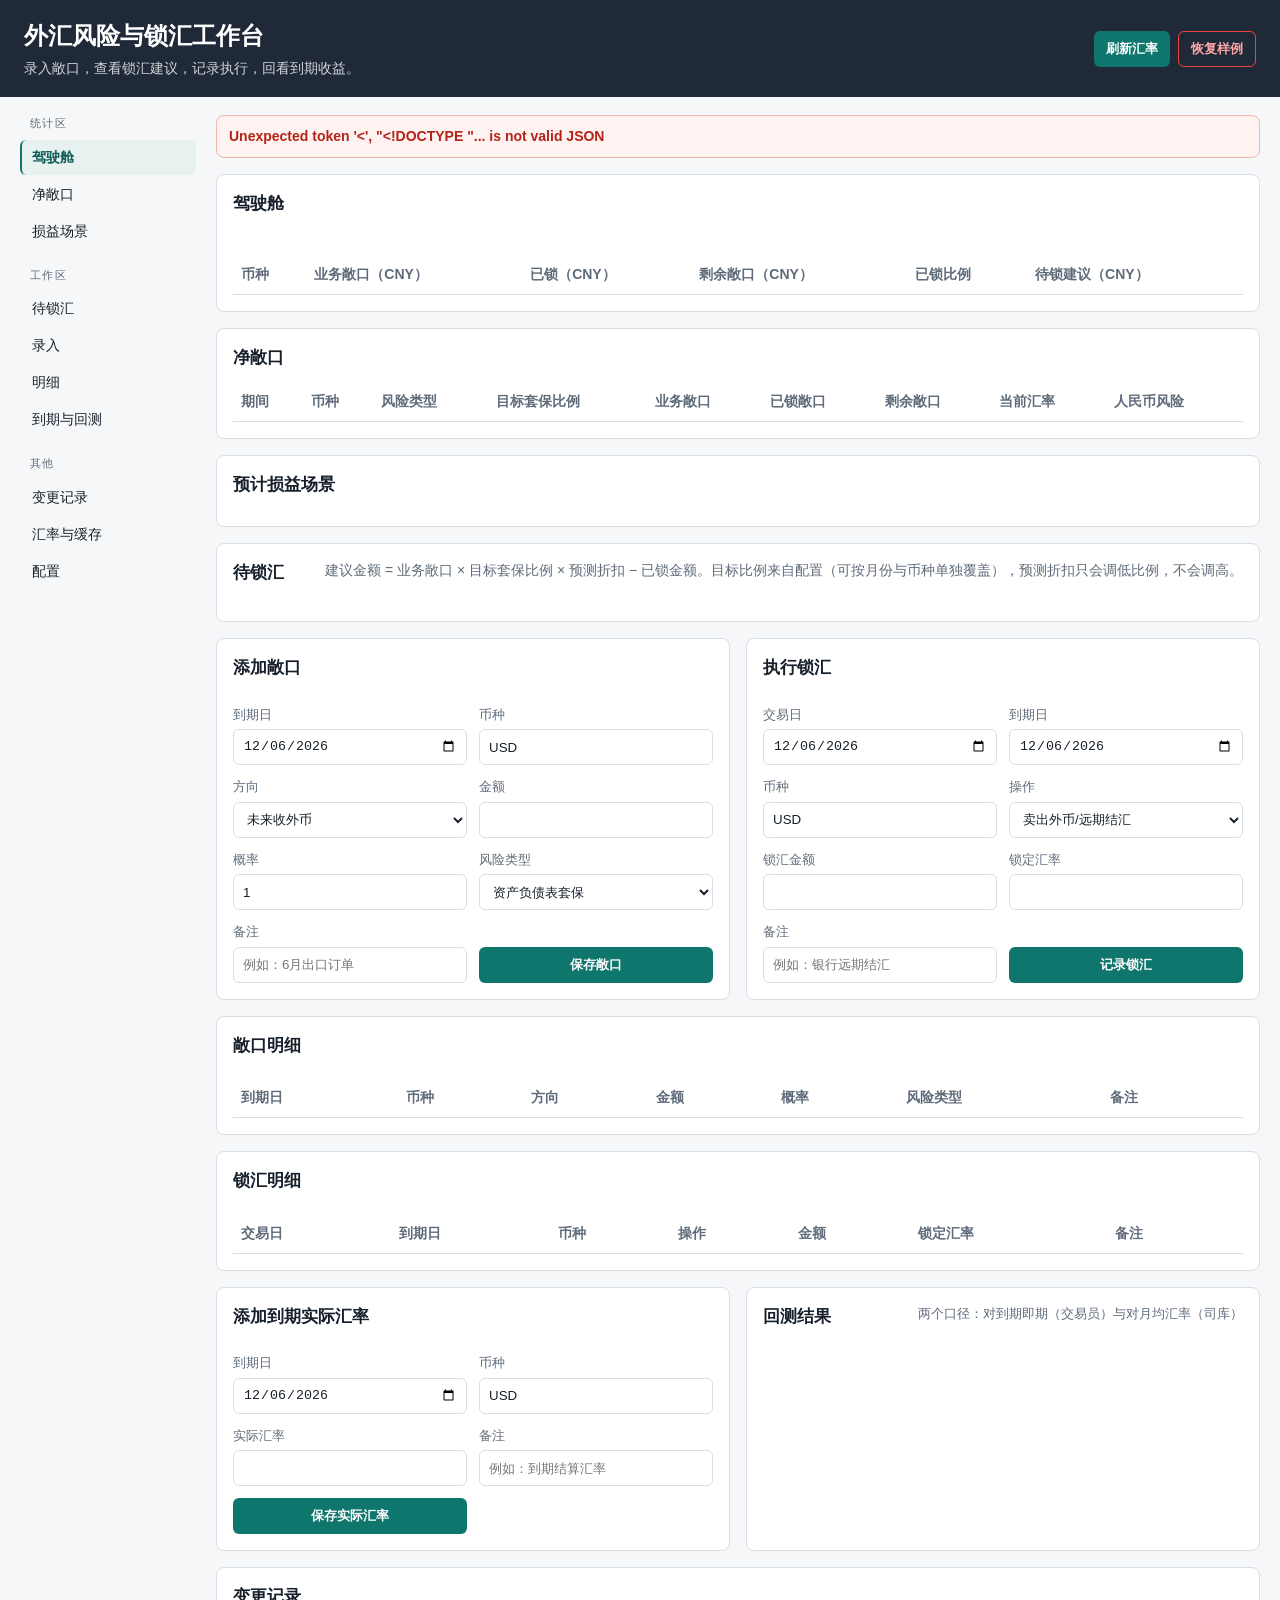
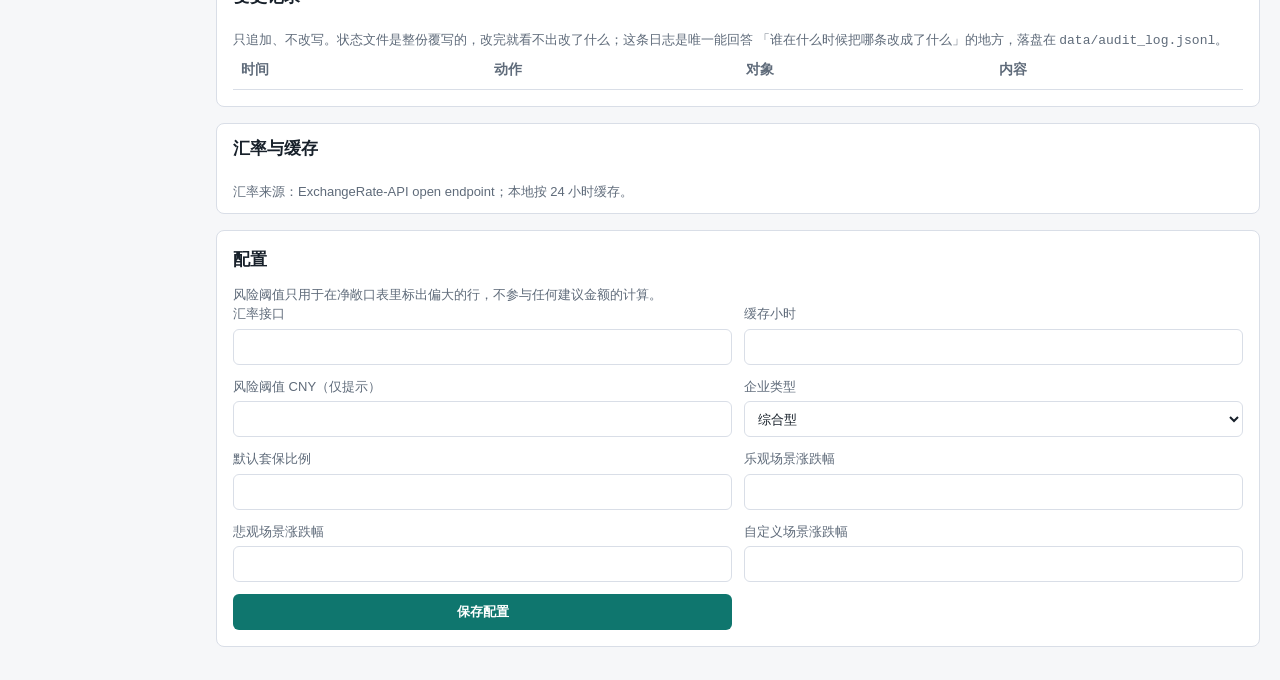
==== web/index.html @ 625bf08b "建模口径：远期价、司库基准、按币种情景 这批改动**会改数字**，和上一个 PR 的工程闸门分开审。  1. 远期价（forwards.py）    建议里的"交易汇率"以前直接用即期，等于假设远期点" ====
<!doctype html>
<html lang="zh-CN">
  <head>
    <meta charset="utf-8" />
    <meta name="viewport" content="width=device-width, initial-scale=1" />
    <title>外汇风险与锁汇工作台</title>
    <link rel="stylesheet" href="/web/styles.css?v=11" />
  </head>
  <body>
    <header class="topbar">
      <div>
        <h1>外汇风险与锁汇工作台</h1>
        <p>录入敞口，查看锁汇建议，记录执行，回看到期收益。</p>
      </div>
      <div class="actions">
        <button id="refreshRatesBtn" type="button">刷新汇率</button>
        <button id="resetDemoBtn" type="button" class="danger-outline">恢复样例</button>
      </div>
    </header>

    <div class="layout">
      <nav class="sidenav" aria-label="页面导航">
        <div class="nav-group">
          <span class="nav-title">统计区</span>
          <a href="#cockpit" data-nav="cockpit">驾驶舱</a>
          <a href="#exposure-table" data-nav="exposure-table">净敞口</a>
          <a href="#scenario" data-nav="scenario">损益场景</a>
        </div>
        <div class="nav-group">
          <span class="nav-title">工作区</span>
          <a href="#todo" data-nav="todo">待锁汇 <span id="todoCount" class="nav-badge"></span></a>
          <a href="#entry" data-nav="entry">录入</a>
          <a href="#details" data-nav="details">明细</a>
          <a href="#settlement" data-nav="settlement">到期与回测</a>
        </div>
        <div class="nav-group">
          <span class="nav-title">其他</span>
          <a href="#audit" data-nav="audit">变更记录</a>
          <a href="#rates" data-nav="rates">汇率与缓存</a>
          <a href="#config" data-nav="config">配置</a>
        </div>
      </nav>

      <main>
        <section id="statusBar" class="status-bar" role="status">
          Ready
        </section>

        <!-- ==================== 统计区 ==================== -->
        <section id="cockpit" class="panel">
          <div class="panel-title">
            <h2>驾驶舱</h2>
            <span class="meta" id="portfolioScope"></span>
          </div>
          <div id="portfolioCards" class="kpi-grid"></div>
          <div class="table-wrap" style="margin-top: 18px">
            <table>
              <thead>
                <tr>
                  <th>币种</th>
                  <th>业务敞口（CNY）</th>
                  <th>已锁（CNY）</th>
                  <th>剩余敞口（CNY）</th>
                  <th>已锁比例</th>
                  <th>待锁建议（CNY）</th>
                </tr>
              </thead>
              <tbody id="portfolioByCurrency"></tbody>
            </table>
          </div>
          <p class="notice" id="portfolioNote"></p>
        </section>

        <section id="exposure-table" class="panel">
          <h2>净敞口</h2>
          <div class="table-wrap">
            <table>
              <thead>
                <tr>
                  <th>期间</th>
                  <th>币种</th>
                  <th>风险类型</th>
                  <th>目标套保比例</th>
                  <th>业务敞口</th>
                  <th>已锁敞口</th>
                  <th>剩余敞口</th>
                  <th>当前汇率</th>
                  <th>人民币风险</th>
                </tr>
              </thead>
              <tbody id="netExposureRows"></tbody>
            </table>
          </div>
        </section>

        <section id="scenario" class="panel">
          <h2>预计损益场景</h2>
          <div id="scenarioRows" class="list"></div>
        </section>

        <!-- ==================== 工作区 ==================== -->
        <section id="todo" class="panel">
          <div class="panel-title">
            <h2>待锁汇</h2>
            <p>建议金额 = 业务敞口 × 目标套保比例 × 预测折扣 − 已锁金额。目标比例来自配置（可按月份与币种单独覆盖），预测折扣只会调低比例，不会调高。</p>
          </div>
          <div id="suggestions" class="cards"></div>
        </section>

        <section id="entry" class="grid two">
          <form id="exposureForm" class="panel form-panel">
            <h2>添加敞口</h2>
            <label>到期日 <input name="due_date" type="date" required /></label>
            <label>币种 <input name="currency" value="USD" maxlength="3" required /></label>
            <label>方向
              <select name="direction">
                <option value="receipt">未来收外币</option>
                <option value="payment">未来付外币</option>
              </select>
            </label>
            <label>金额 <input name="amount" type="number" min="0" step="0.01" required /></label>
            <label>概率 <input name="probability" type="number" min="0" max="1" step="0.01" value="1" /></label>
            <label>风险类型
              <select name="category">
                <option value="balance_sheet">资产负债表套保</option>
                <option value="cash_flow">现金流套保</option>
                <option value="order_contract">合同/订单套保</option>
              </select>
            </label>
            <label>备注 <input name="description" placeholder="例如：6月出口订单" /></label>
            <button type="submit">保存敞口</button>
          </form>

          <form id="hedgeForm" class="panel form-panel">
            <h2>执行锁汇</h2>
            <label>交易日 <input name="trade_date" type="date" required /></label>
            <label>到期日 <input name="due_date" type="date" required /></label>
            <label>币种 <input name="currency" value="USD" maxlength="3" required /></label>
            <label>操作
              <select name="action">
                <option value="sell_foreign">卖出外币/远期结汇</option>
                <option value="buy_foreign">买入外币/远期购汇</option>
              </select>
            </label>
            <label>锁汇金额 <input name="amount" type="number" min="0" step="0.01" required /></label>
            <label>锁定汇率 <input name="locked_rate" type="number" min="0" step="0.000001" required /></label>
            <label>备注 <input name="description" placeholder="例如：银行远期结汇" /></label>
            <button type="submit">记录锁汇</button>
          </form>
        </section>

        <section id="details">
          <section id="exposureListPanel" class="panel">
            <div class="panel-title">
              <h2>敞口明细</h2>
              <span class="meta" id="exposureCount"></span>
            </div>
            <div class="table-wrap">
              <table class="detail-table">
                <thead>
                  <tr>
                    <th>到期日</th>
                    <th>币种</th>
                    <th>方向</th>
                    <th>金额</th>
                    <th>概率</th>
                    <th>风险类型</th>
                    <th>备注</th>
                    <th class="col-action"></th>
                  </tr>
                </thead>
                <tbody id="exposureRows"></tbody>
              </table>
            </div>
          </section>
          <section class="panel">
            <div class="panel-title">
              <h2>锁汇明细</h2>
              <span class="meta" id="hedgeCount"></span>
            </div>
            <div class="table-wrap">
              <table class="detail-table">
                <thead>
                  <tr>
                    <th>交易日</th>
                    <th>到期日</th>
                    <th>币种</th>
                    <th>操作</th>
                    <th>金额</th>
                    <th>锁定汇率</th>
                    <th>备注</th>
                    <th class="col-action"></th>
                  </tr>
                </thead>
                <tbody id="hedgeRows"></tbody>
              </table>
            </div>
          </section>
        </section>

        <section id="settlement" class="grid two">
          <form id="settlementForm" class="panel form-panel">
            <h2>添加到期实际汇率</h2>
            <label>到期日 <input name="due_date" type="date" required /></label>
            <label>币种 <input name="currency" value="USD" maxlength="3" required /></label>
            <label>实际汇率 <input name="actual_rate" type="number" min="0" step="0.000001" required /></label>
            <label>备注 <input name="description" placeholder="例如：到期结算汇率" /></label>
            <button type="submit">保存实际汇率</button>
          </form>
          <section class="panel">
            <div class="panel-title">
              <h2>回测结果</h2>
              <span class="meta">两个口径：对到期即期（交易员）与对月均汇率（司库）</span>
            </div>
            <div id="backtestRows" class="list"></div>
          </section>
        </section>

        <!-- ==================== 其他 ==================== -->
        <section id="audit" class="panel">
          <div class="panel-title">
            <h2>变更记录</h2>
            <span class="meta" id="auditScope"></span>
          </div>
          <p class="notice">
            只追加、不改写。状态文件是整份覆写的，改完就看不出改了什么；这条日志是唯一能回答
            「谁在什么时候把哪条改成了什么」的地方，落盘在 <code>data/audit_log.jsonl</code>。
          </p>
          <div class="table-wrap">
            <table class="detail-table">
              <thead>
                <tr>
                  <th>时间</th>
                  <th>动作</th>
                  <th>对象</th>
                  <th>内容</th>
                </tr>
              </thead>
              <tbody id="auditRows"></tbody>
            </table>
          </div>
        </section>

        <section id="rates" class="panel compact-panel">
          <div class="panel-title">
            <h2>汇率与缓存</h2>
            <span id="rateStatus"></span>
          </div>
          <p class="notice">汇率来源：ExchangeRate-API open endpoint；本地按 24 小时缓存。</p>
        </section>

        <section id="config" class="panel">
          <h2>配置</h2>
          <p class="notice">风险阈值只用于在净敞口表里标出偏大的行，不参与任何建议金额的计算。</p>
          <form id="configForm" class="config-form">
            <label>汇率接口 <input name="rate_api_url" /></label>
            <label>缓存小时 <input name="rate_cache_hours" type="number" min="1" step="1" /></label>
            <label>风险阈值 CNY（仅提示） <input name="risk_limit_cny" type="number" min="0" step="1000" /></label>
            <label>企业类型
              <select name="enterprise_type">
                <option value="comprehensive">综合型</option>
                <option value="export">出口型</option>
                <option value="import">进口型</option>
              </select>
            </label>
            <label>默认套保比例 <input name="default_hedge_ratio" type="number" min="0" max="1" step="0.05" /></label>
            <label>乐观场景涨跌幅 <input name="optimistic_shift_pct" type="number" step="0.01" /></label>
            <label>悲观场景涨跌幅 <input name="pessimistic_shift_pct" type="number" step="0.01" /></label>
            <label>自定义场景涨跌幅 <input name="custom_scenario_shift_pct" type="number" step="0.01" /></label>
            <button type="submit">保存配置</button>
          </form>
        </section>
      </main>
    </div>

    <script src="/web/app.js?v=11"></script>
  </body>
</html>
---- web/styles.css ----
:root {
  color-scheme: light;
  --bg: #f6f7f9;
  --panel: #ffffff;
  --text: #17202a;
  --muted: #5f6b7a;
  --line: #d9dee7;
  --accent: #0f766e;
  --accent-dark: #115e59;
  --danger: #b42318;
  --good: #067647;
}

* {
  box-sizing: border-box;
}

body {
  margin: 0;
  background: var(--bg);
  color: var(--text);
  font-family: "Microsoft YaHei", "Segoe UI", Arial, sans-serif;
  font-size: 14px;
  line-height: 1.5;
}

.topbar {
  display: flex;
  justify-content: space-between;
  gap: 24px;
  align-items: center;
  padding: 18px 24px;
  background: #1f2937;
  color: #ffffff;
}

h1,
h2,
p {
  margin: 0;
}

h1 {
  font-size: 24px;
  font-weight: 700;
}

h2 {
  font-size: 17px;
  margin-bottom: 12px;
}

.topbar p {
  color: #d1d5db;
  margin-top: 4px;
}

main {
  max-width: 1280px;
  margin: 0 auto;
  padding: 18px;
}

.panel {
  background: var(--panel);
  border: 1px solid var(--line);
  border-radius: 8px;
  padding: 16px;
  margin-bottom: 16px;
}

.compact-panel {
  padding: 12px 16px;
}

.status-bar {
  border: 1px solid #b7d7d1;
  border-radius: 8px;
  background: #ecfdf5;
  color: #075e54;
  padding: 10px 12px;
  margin-bottom: 16px;
  font-weight: 600;
}

.status-bar.error {
  border-color: #f3b4ae;
  background: #fff3f1;
  color: var(--danger);
}

.status-bar.busy {
  border-color: #c7d2fe;
  background: #eef2ff;
  color: #3730a3;
}

.panel-title {
  display: flex;
  justify-content: space-between;
  gap: 16px;
  align-items: start;
  margin-bottom: 8px;
}

.panel-title p {
  color: var(--muted);
}

.grid {
  display: grid;
  gap: 16px;
}

.grid.two {
  grid-template-columns: repeat(2, minmax(0, 1fr));
}

.form-panel,
.config-form {
  display: grid;
  grid-template-columns: repeat(2, minmax(0, 1fr));
  gap: 12px;
  align-items: end;
}

.form-panel h2 {
  grid-column: 1 / -1;
}

label {
  display: grid;
  gap: 5px;
  color: var(--muted);
  font-size: 13px;
}

input,
select {
  width: 100%;
  min-height: 36px;
  border: 1px solid var(--line);
  border-radius: 6px;
  padding: 7px 9px;
  color: var(--text);
  background: #ffffff;
}

button {
  min-height: 36px;
  border: 0;
  border-radius: 6px;
  padding: 8px 12px;
  background: var(--accent);
  color: #ffffff;
  cursor: pointer;
  font-weight: 600;
}

button:hover {
  background: var(--accent-dark);
}

button.secondary {
  background: #4b5563;
}

/* Destructive actions get a quieter outline so they read as "handle with care"
   instead of looking like an ordinary button. */
button.danger-outline {
  background: transparent;
  color: #fca5a5;
  border: 1px solid #ef4444;
}

button.danger-outline:hover {
  background: var(--danger);
  color: #ffffff;
}

.actions {
  display: flex;
  gap: 8px;
  flex-wrap: wrap;
}

.notice,
#rateStatus {
  color: var(--muted);
  font-size: 13px;
}

ol {
  padding-left: 22px;
  margin: 0;
}

.cards {
  display: grid;
  grid-template-columns: repeat(auto-fit, minmax(260px, 1fr));
  gap: 12px;
}

.card,
.item {
  border: 1px solid var(--line);
  border-radius: 8px;
  padding: 12px;
  background: #fbfcfe;
}

.card strong,
.item strong {
  display: block;
  margin-bottom: 4px;
}

.meta {
  color: var(--muted);
  font-size: 13px;
}

.positive {
  color: var(--good);
}

.negative {
  color: var(--danger);
}

/* Net exposure direction is just a side (收/付), not good vs bad — use neutral
   informational tags rather than green/red so they aren't read as P&L. */
.net-tag {
  display: inline-block;
  padding: 1px 7px;
  border-radius: 999px;
  font-size: 12px;
  margin-right: 4px;
}

.net-in { background: #dbeafe; color: #1d4ed8; }
.net-out { background: #fef3c7; color: #92400e; }
.net-flat { background: #e5e7eb; color: #374151; }

.warn-tag {
  display: inline-block;
  padding: 1px 7px;
  border-radius: 6px;
  font-size: 12px;
  background: #fff3f1;
  color: var(--danger);
  border: 1px solid #f3b4ae;
}

.table-wrap {
  overflow-x: auto;
}

table {
  width: 100%;
  border-collapse: collapse;
}

th,
td {
  border-bottom: 1px solid var(--line);
  padding: 9px 8px;
  text-align: left;
  white-space: nowrap;
}

th {
  color: var(--muted);
  font-weight: 600;
}

.list {
  display: grid;
  gap: 10px;
}

.forecast-block {
  margin: 8px 0 10px;
  padding: 8px 10px;
  background: #f8fafc;
  border: 1px solid var(--line);
  border-radius: 6px;
  display: flex;
  flex-direction: column;
  gap: 6px;
}

.forecast-chips {
  display: flex;
  gap: 6px;
  flex-wrap: wrap;
}

.chip {
  display: inline-block;
  padding: 2px 9px;
  border-radius: 999px;
  font-size: 12px;
  line-height: 1.6;
  background: #e5e7eb;
  color: #1f2937;
}

.chip.dir-up { background: #dbeafe; color: #1d4ed8; }
.chip.dir-down { background: #fef3c7; color: #92400e; }
.chip.dir-flat { background: #e5e7eb; color: #374151; }
.chip.tier-support { background: #dcfce7; color: #166534; }
.chip.tier-caution { background: #fef3c7; color: #92400e; }
.chip.tier-reject { background: #e5e7eb; color: #6b7280; }

.forecast-spark {
  color: var(--accent);
  display: block;
}

.forecast-reason {
  font-size: 12px;
  color: var(--muted);
  margin: 0;
}

@media (max-width: 860px) {
  .topbar,
  .panel-title {
    display: block;
  }

  .grid.two,
  .form-panel,
  .config-form {
    grid-template-columns: 1fr;
  }

  .actions {
    margin-top: 12px;
  }
}

.total-item {
  border-left: 3px solid #0f766e;
  background: #f3faf8;
}

.total-item .total-cell {
  font-weight: 600;
}

/* ===== 两栏布局：左侧常驻导航 + 右侧内容 ===== */
.layout {
  max-width: 1420px;
  margin: 0 auto;
  display: grid;
  grid-template-columns: 176px minmax(0, 1fr);
  gap: 20px;
  padding: 0 20px;
  align-items: start;
}

.layout main {
  max-width: none;
  margin: 0;
  padding-left: 0;
  padding-right: 0;
  min-width: 0;
}

.sidenav {
  position: sticky;
  top: 16px;
  padding: 18px 0 24px;
  display: flex;
  flex-direction: column;
  gap: 18px;
}

.nav-group {
  display: flex;
  flex-direction: column;
  gap: 2px;
}

.nav-title {
  font-size: 11px;
  letter-spacing: 0.12em;
  color: var(--muted);
  padding: 0 10px 6px;
}

.sidenav a {
  display: flex;
  align-items: center;
  justify-content: space-between;
  gap: 8px;
  padding: 7px 10px;
  border-radius: 6px;
  color: var(--text);
  text-decoration: none;
  border-left: 2px solid transparent;
}

.sidenav a:hover {
  background: #eef2f6;
}

.sidenav a.active {
  background: #e7f2f0;
  border-left-color: var(--accent);
  color: var(--accent-dark);
  font-weight: 600;
}

.nav-badge:empty {
  display: none;
}

.nav-badge {
  min-width: 18px;
  padding: 0 5px;
  border-radius: 9px;
  background: var(--accent);
  color: #fff;
  font-size: 11px;
  line-height: 18px;
  text-align: center;
}

/* ===== 驾驶舱 KPI ===== */
.kpi-grid {
  display: grid;
  grid-template-columns: repeat(auto-fit, minmax(190px, 1fr));
  gap: 12px;
}

.kpi {
  border: 1px solid var(--line);
  border-radius: 8px;
  padding: 14px 16px;
  background: #fbfcfd;
  display: flex;
  flex-direction: column;
  gap: 6px;
}

.kpi-label {
  font-size: 12px;
  color: var(--muted);
}

.kpi-value {
  font-size: 20px;
  font-weight: 700;
  line-height: 1.2;
}

.kpi-note {
  font-size: 12px;
  color: var(--muted);
}

.kpi-warn {
  background: #fdf6f4;
  border-color: #f0d5cd;
}

.kpi-todo {
  background: #f2f9f7;
  border-color: #cfe6e0;
}

.bar {
  display: inline-block;
  width: 54px;
  height: 6px;
  border-radius: 3px;
  background: #e5e9ef;
  vertical-align: middle;
  overflow: hidden;
}

.bar-fill {
  display: block;
  height: 100%;
  background: var(--accent);
}

@media (max-width: 900px) {
  .layout {
    grid-template-columns: minmax(0, 1fr);
    padding: 0 12px;
  }

  .sidenav {
    position: static;
    flex-direction: row;
    gap: 10px;
    overflow-x: auto;
    padding: 12px 0 4px;
  }

  .nav-group {
    flex-direction: row;
    gap: 4px;
  }

  .nav-title {
    display: none;
  }

  .sidenav a {
    white-space: nowrap;
    border-left: 0;
    border-bottom: 2px solid transparent;
  }

  .sidenav a.active {
    border-left: 0;
    border-bottom-color: var(--accent);
  }
}

/* ===== 明细表 ===== */
#details .panel + .panel {
  margin-top: 16px;
}

.detail-table td.num {
  text-align: right;
  font-variant-numeric: tabular-nums;
}

.detail-table th.col-action,
.detail-table td.col-action {
  width: 1%;
  text-align: right;
  white-space: nowrap;
}

.detail-table td.col-note {
  color: var(--muted);
  max-width: 260px;
  overflow: hidden;
  text-overflow: ellipsis;
  white-space: nowrap;
}

.detail-table .empty-row {
  color: var(--muted);
  text-align: center;
  padding: 18px 0;
}

.row-delete {
  padding: 3px 10px;
  font-size: 12px;
  background: transparent;
  color: var(--danger);
  border: 1px solid #e3c2bd;
  border-radius: 5px;
  cursor: pointer;
}

.row-delete:hover {
  background: #fdf2f0;
}

.bench-block {
  margin-top: 10px;
  padding-top: 10px;
  border-top: 1px dashed var(--line);
}

.warn-item {
  border-left: 3px solid #b4531a;
  background: #fdf7f2;
}
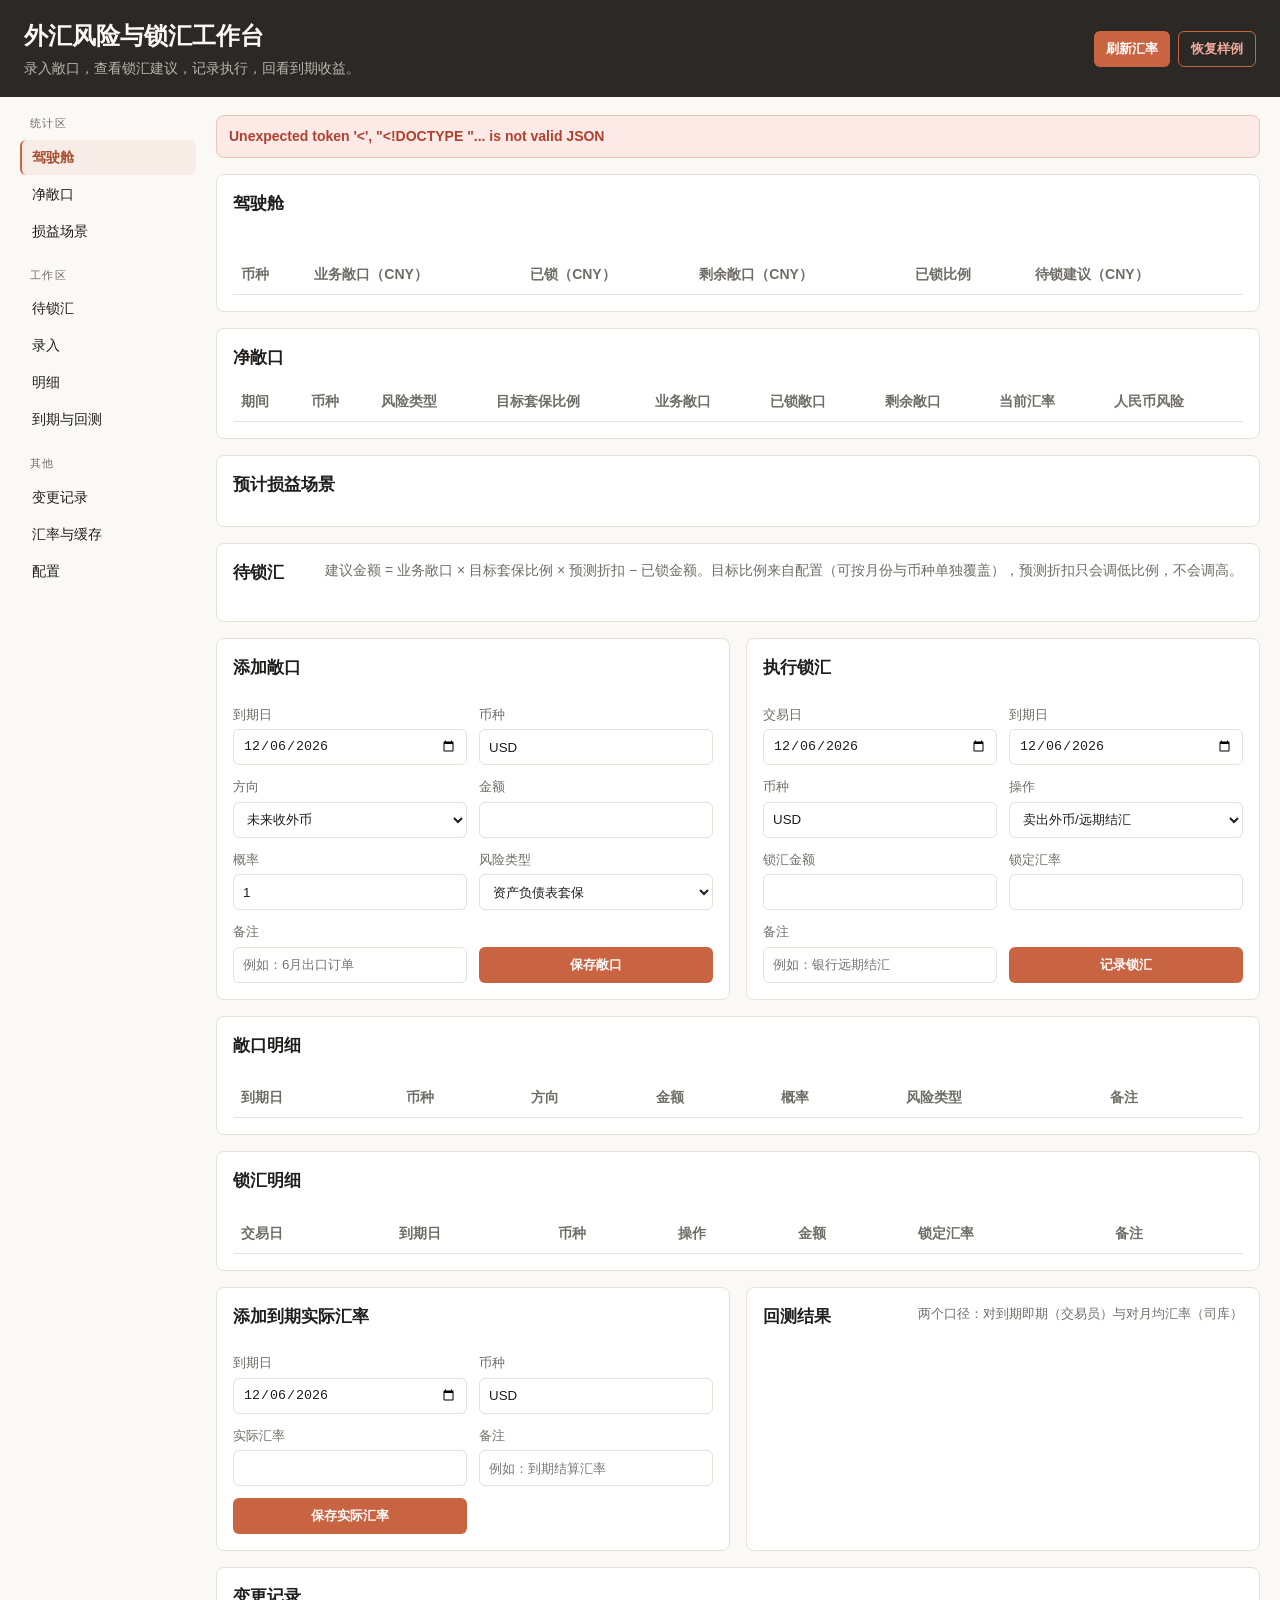
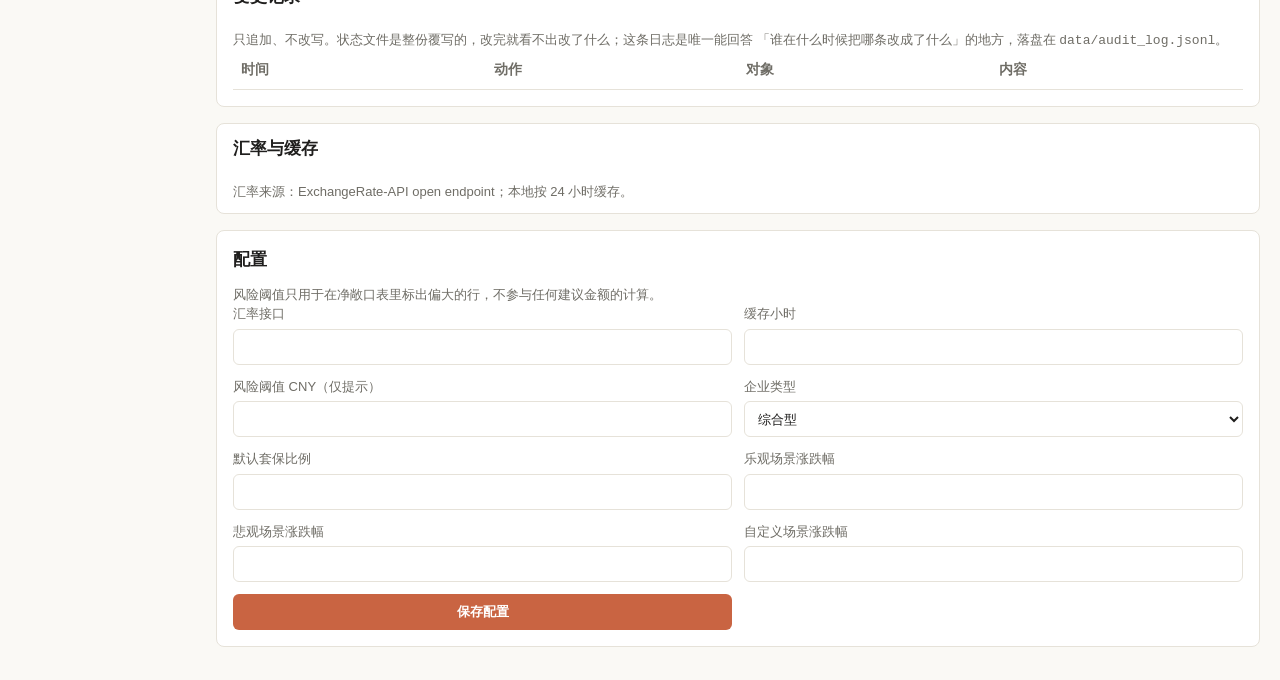
==== commit dc9db230: "配色改成 Claude 那套暖调，顺便把散落的硬编码颜色收成 token 原来 30 多处颜色直接写死在各个规则里，改一次配色要翻遍整个文件。 先把它们全部映射成语义 token（bg / panel" ====
--- a/web/index.html
+++ b/web/index.html
@@ -4,7 +4,7 @@
     <meta charset="utf-8" />
     <meta name="viewport" content="width=device-width, initial-scale=1" />
     <title>外汇风险与锁汇工作台</title>
-    <link rel="stylesheet" href="/web/styles.css?v=11" />
+    <link rel="stylesheet" href="/web/styles.css?v=12" />
   </head>
   <body>
     <header class="topbar">
@@ -273,6 +273,6 @@
       </main>
     </div>
 
-    <script src="/web/app.js?v=11"></script>
+    <script src="/web/app.js?v=12"></script>
   </body>
 </html>
--- a/web/styles.css
+++ b/web/styles.css
@@ -1,15 +1,96 @@
 :root {
-  color-scheme: light;
-  --bg: #f6f7f9;
+  color-scheme: light dark;
+
+  /* 配色跟 Claude 走：暖调米白底 + 陶土色强调，不是常见的冷灰蓝。
+     语义色刻意避开纯红/纯绿配对——红绿色盲下那组分不开，
+     改用蓝(收) / 琥珀(付) 这种明度也拉开的组合。 */
+  --bg: #faf9f5;
   --panel: #ffffff;
-  --text: #17202a;
-  --muted: #5f6b7a;
-  --line: #d9dee7;
-  --accent: #0f766e;
-  --accent-dark: #115e59;
-  --danger: #b42318;
-  --good: #067647;
-}
+  --panel-2: #f5f3ee;
+  --hover: #f0ede4;
+  --text: #1f1e1d;
+  --muted: #6f6d66;
+  --neutral-text: #46443f;
+  --neutral-soft: #ebe8e0;
+  --neutral-strong: #46443f;
+  --line: #e6e2d9;
+  --line-strong: #d5d0c4;
+  --on-accent: #ffffff;
+
+  --accent: #c96442;
+  --accent-dark: #a94f32;
+  --accent-soft: #f8ece7;
+  --accent-line: #edc9b9;
+
+  --topbar-bg: #2b2926;
+  --topbar-text: #faf9f5;
+  --topbar-muted: #b9b5ab;
+
+  --good: #3f7d67;
+  --good-dark: #2f5f4d;
+  --good-soft: #e8f1ec;
+  --good-line: #b9d5c8;
+
+  --warn: #9a6320;
+  --warn-soft: #f8efdd;
+
+  --danger: #b3402f;
+  --danger-soft: #fbeae6;
+  --danger-line: #eec4b9;
+  --danger-on-dark: #f0a99b;
+  --danger-line-on-dark: #c96442;
+
+  --info: #4a6fa5;
+  --info-dark: #37527a;
+  --info-soft: #e9eef6;
+  --info-line: #c2d1e6;
+}
+
+@media (prefers-color-scheme: dark) {
+  :root {
+    --bg: #1f1e1d;
+    --panel: #262624;
+    --panel-2: #2e2d2a;
+    --hover: #34322e;
+    --text: #f5f4ef;
+    --muted: #a3a099;
+    --neutral-text: #cbc8c1;
+    --neutral-soft: #35332f;
+    --neutral-strong: #cbc8c1;
+    --line: #3a3833;
+    --line-strong: #4a4740;
+    --on-accent: #1f1e1d;
+
+    --accent: #d97757;
+    --accent-dark: #e59578;
+    --accent-soft: #35281f;
+    --accent-line: #56392a;
+
+    --topbar-bg: #171614;
+    --topbar-text: #f5f4ef;
+    --topbar-muted: #97948c;
+
+    --good: #78bda4;
+    --good-dark: #9ed3bf;
+    --good-soft: #1e2f28;
+    --good-line: #35564a;
+
+    --warn: #d2a05c;
+    --warn-soft: #33281a;
+
+    --danger: #e0897a;
+    --danger-soft: #33211d;
+    --danger-line: #5b3229;
+    --danger-on-dark: #f0a99b;
+    --danger-line-on-dark: #c96442;
+
+    --info: #8fadd8;
+    --info-dark: #b3c8e6;
+    --info-soft: #1e2530;
+    --info-line: #37455c;
+  }
+}
+
 
 * {
   box-sizing: border-box;
@@ -30,8 +111,8 @@
   gap: 24px;
   align-items: center;
   padding: 18px 24px;
-  background: #1f2937;
-  color: #ffffff;
+  background: var(--topbar-bg);
+  color: var(--topbar-text);
 }
 
 h1,
@@ -51,7 +132,7 @@
 }
 
 .topbar p {
-  color: #d1d5db;
+  color: var(--topbar-muted);
   margin-top: 4px;
 }
 
@@ -74,25 +155,25 @@
 }
 
 .status-bar {
-  border: 1px solid #b7d7d1;
+  border: 1px solid var(--good-line);
   border-radius: 8px;
-  background: #ecfdf5;
-  color: #075e54;
+  background: var(--good-soft);
+  color: var(--good-dark);
   padding: 10px 12px;
   margin-bottom: 16px;
   font-weight: 600;
 }
 
 .status-bar.error {
-  border-color: #f3b4ae;
-  background: #fff3f1;
+  border-color: var(--danger-line);
+  background: var(--danger-soft);
   color: var(--danger);
 }
 
 .status-bar.busy {
-  border-color: #c7d2fe;
-  background: #eef2ff;
-  color: #3730a3;
+  border-color: var(--info-line);
+  background: var(--info-soft);
+  color: var(--info-dark);
 }
 
 .panel-title {
@@ -143,7 +224,7 @@
   border-radius: 6px;
   padding: 7px 9px;
   color: var(--text);
-  background: #ffffff;
+  background: var(--panel);
 }
 
 button {
@@ -152,7 +233,7 @@
   border-radius: 6px;
   padding: 8px 12px;
   background: var(--accent);
-  color: #ffffff;
+  color: var(--on-accent);
   cursor: pointer;
   font-weight: 600;
 }
@@ -162,20 +243,20 @@
 }
 
 button.secondary {
-  background: #4b5563;
+  background: var(--neutral-strong);
 }
 
 /* Destructive actions get a quieter outline so they read as "handle with care"
    instead of looking like an ordinary button. */
 button.danger-outline {
   background: transparent;
-  color: #fca5a5;
-  border: 1px solid #ef4444;
+  color: var(--danger-on-dark);
+  border: 1px solid var(--danger-line-on-dark);
 }
 
 button.danger-outline:hover {
   background: var(--danger);
-  color: #ffffff;
+  color: var(--on-accent);
 }
 
 .actions {
@@ -206,7 +287,7 @@
   border: 1px solid var(--line);
   border-radius: 8px;
   padding: 12px;
-  background: #fbfcfe;
+  background: var(--panel-2);
 }
 
 .card strong,
@@ -238,18 +319,18 @@
   margin-right: 4px;
 }
 
-.net-in { background: #dbeafe; color: #1d4ed8; }
-.net-out { background: #fef3c7; color: #92400e; }
-.net-flat { background: #e5e7eb; color: #374151; }
+.net-in { background: var(--info-soft); color: var(--info); }
+.net-out { background: var(--warn-soft); color: var(--warn); }
+.net-flat { background: var(--neutral-soft); color: var(--neutral-text); }
 
 .warn-tag {
   display: inline-block;
   padding: 1px 7px;
   border-radius: 6px;
   font-size: 12px;
-  background: #fff3f1;
+  background: var(--danger-soft);
   color: var(--danger);
-  border: 1px solid #f3b4ae;
+  border: 1px solid var(--danger-line);
 }
 
 .table-wrap {
@@ -282,7 +363,7 @@
 .forecast-block {
   margin: 8px 0 10px;
   padding: 8px 10px;
-  background: #f8fafc;
+  background: var(--panel-2);
   border: 1px solid var(--line);
   border-radius: 6px;
   display: flex;
@@ -302,16 +383,16 @@
   border-radius: 999px;
   font-size: 12px;
   line-height: 1.6;
-  background: #e5e7eb;
-  color: #1f2937;
-}
-
-.chip.dir-up { background: #dbeafe; color: #1d4ed8; }
-.chip.dir-down { background: #fef3c7; color: #92400e; }
-.chip.dir-flat { background: #e5e7eb; color: #374151; }
-.chip.tier-support { background: #dcfce7; color: #166534; }
-.chip.tier-caution { background: #fef3c7; color: #92400e; }
-.chip.tier-reject { background: #e5e7eb; color: #6b7280; }
+  background: var(--neutral-soft);
+  color: var(--topbar-bg);
+}
+
+.chip.dir-up { background: var(--info-soft); color: var(--info); }
+.chip.dir-down { background: var(--warn-soft); color: var(--warn); }
+.chip.dir-flat { background: var(--neutral-soft); color: var(--neutral-text); }
+.chip.tier-support { background: var(--good-soft); color: var(--good-dark); }
+.chip.tier-caution { background: var(--warn-soft); color: var(--warn); }
+.chip.tier-reject { background: var(--neutral-soft); color: var(--muted); }
 
 .forecast-spark {
   color: var(--accent);
@@ -342,8 +423,8 @@
 }
 
 .total-item {
-  border-left: 3px solid #0f766e;
-  background: #f3faf8;
+  border-left: 3px solid var(--accent);
+  background: var(--accent-soft);
 }
 
 .total-item .total-cell {
@@ -404,11 +485,11 @@
 }
 
 .sidenav a:hover {
-  background: #eef2f6;
+  background: var(--hover);
 }
 
 .sidenav a.active {
-  background: #e7f2f0;
+  background: var(--accent-soft);
   border-left-color: var(--accent);
   color: var(--accent-dark);
   font-weight: 600;
@@ -423,7 +504,7 @@
   padding: 0 5px;
   border-radius: 9px;
   background: var(--accent);
-  color: #fff;
+  color: var(--on-accent);
   font-size: 11px;
   line-height: 18px;
   text-align: center;
@@ -440,7 +521,7 @@
   border: 1px solid var(--line);
   border-radius: 8px;
   padding: 14px 16px;
-  background: #fbfcfd;
+  background: var(--panel-2);
   display: flex;
   flex-direction: column;
   gap: 6px;
@@ -463,13 +544,13 @@
 }
 
 .kpi-warn {
-  background: #fdf6f4;
-  border-color: #f0d5cd;
+  background: var(--danger-soft);
+  border-color: var(--danger-line);
 }
 
 .kpi-todo {
-  background: #f2f9f7;
-  border-color: #cfe6e0;
+  background: var(--accent-soft);
+  border-color: var(--accent-line);
 }
 
 .bar {
@@ -477,7 +558,7 @@
   width: 54px;
   height: 6px;
   border-radius: 3px;
-  background: #e5e9ef;
+  background: var(--neutral-soft);
   vertical-align: middle;
   overflow: hidden;
 }
@@ -559,13 +640,13 @@
   font-size: 12px;
   background: transparent;
   color: var(--danger);
-  border: 1px solid #e3c2bd;
+  border: 1px solid var(--danger-line);
   border-radius: 5px;
   cursor: pointer;
 }
 
 .row-delete:hover {
-  background: #fdf2f0;
+  background: var(--danger-soft);
 }
 
 .bench-block {
@@ -575,6 +656,6 @@
 }
 
 .warn-item {
-  border-left: 3px solid #b4531a;
-  background: #fdf7f2;
-}
+  border-left: 3px solid var(--warn);
+  background: var(--warn-soft);
+}
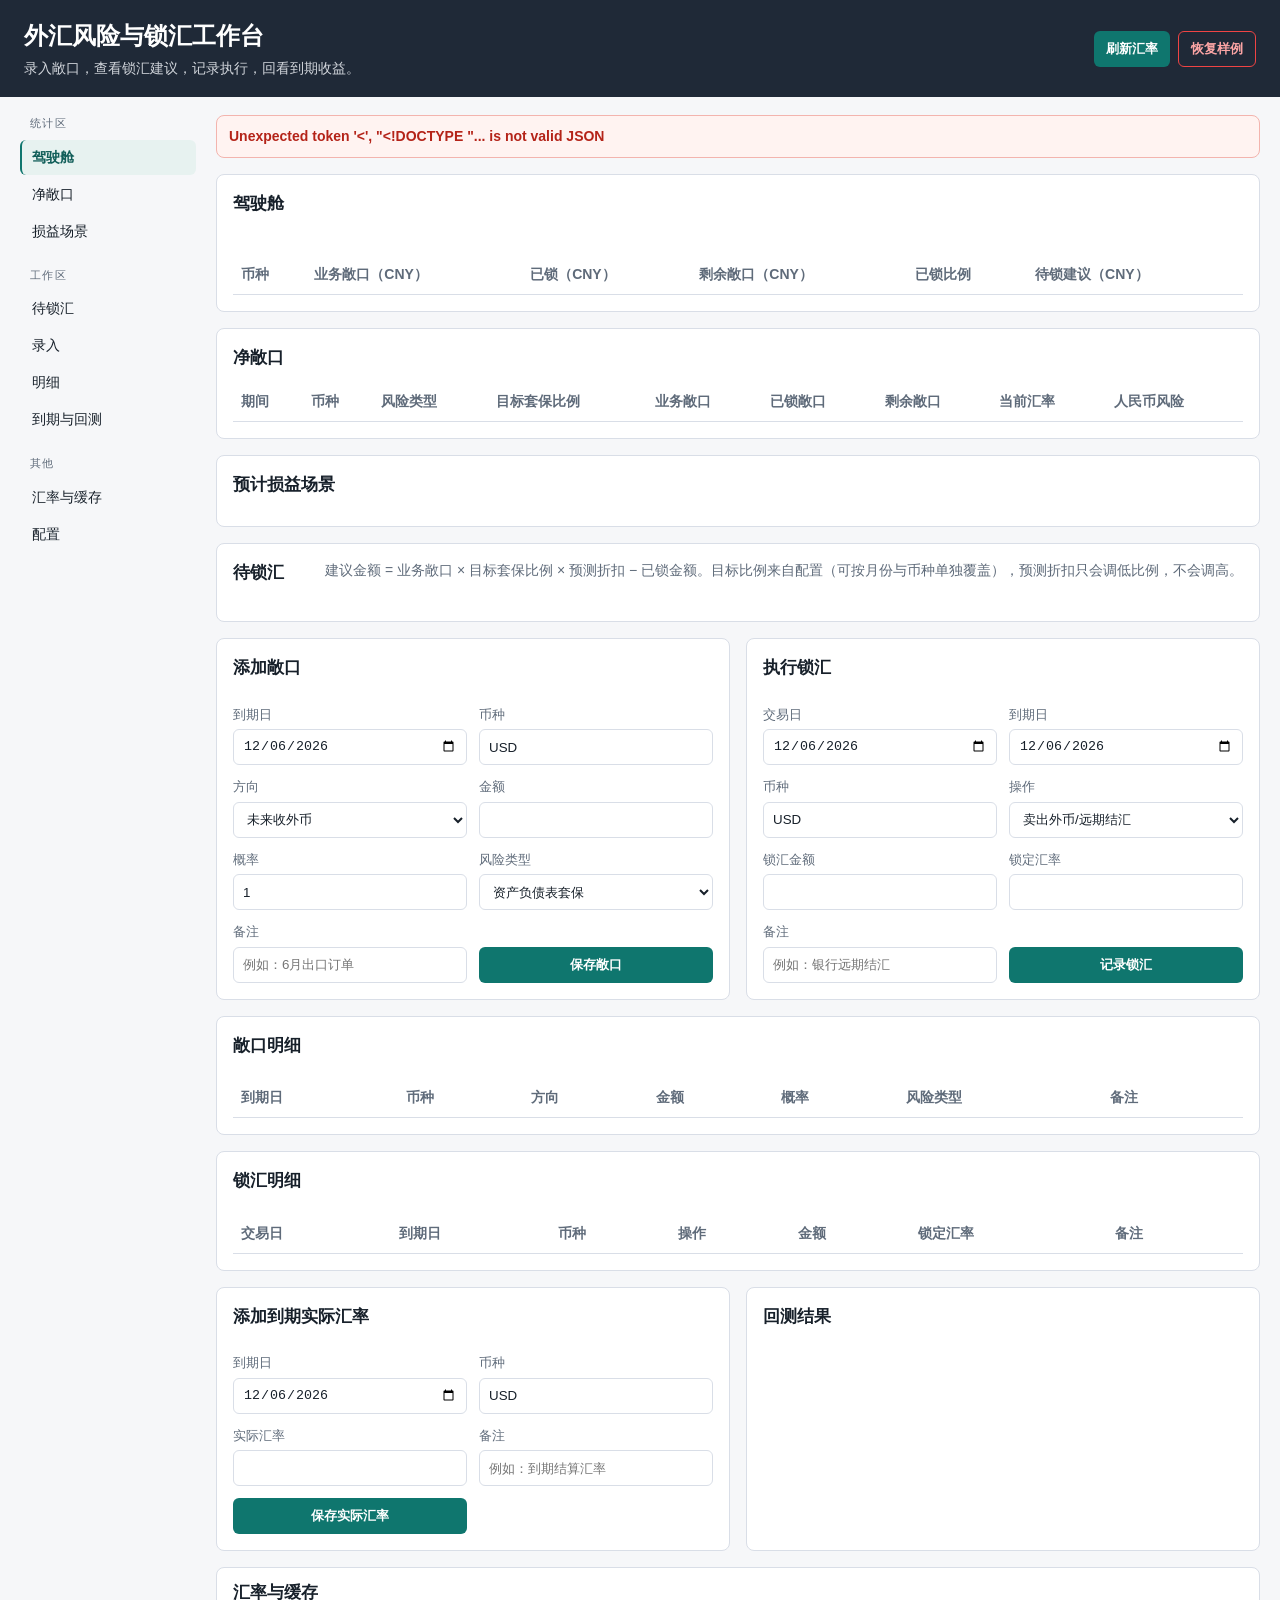
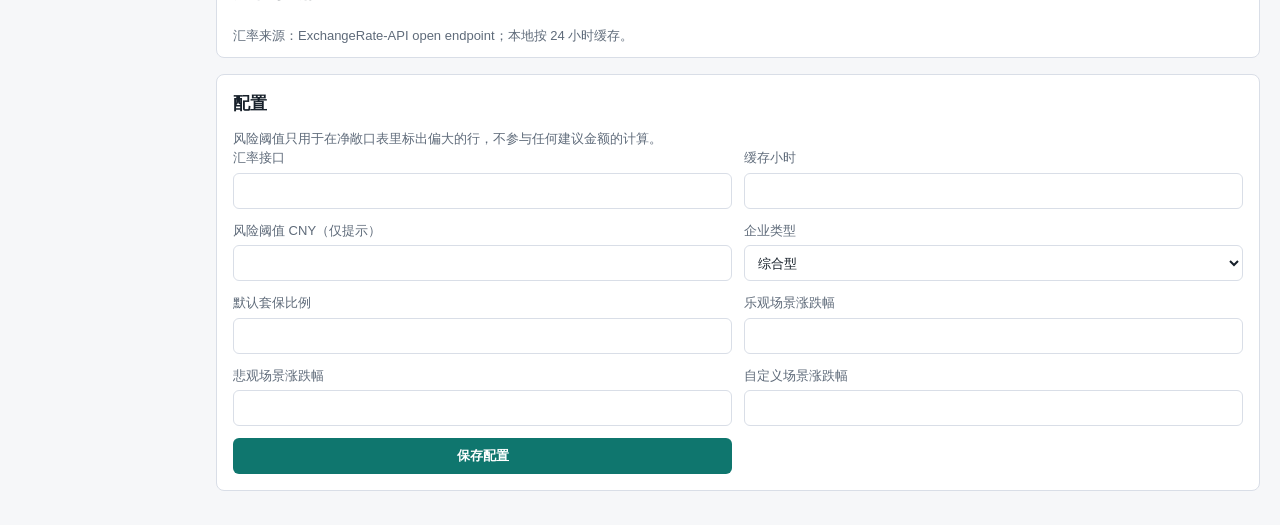
==== commit 98a0870a: "Merge pull request #5 from yalerong/feat/cockpit-and-demo 驾驶舱式界面重排 + 静态演示页 + 三处口径修复" ====
--- a/web/index.html
+++ b/web/index.html
@@ -4,7 +4,7 @@
     <meta charset="utf-8" />
     <meta name="viewport" content="width=device-width, initial-scale=1" />
     <title>外汇风险与锁汇工作台</title>
-    <link rel="stylesheet" href="/web/styles.css?v=12" />
+    <link rel="stylesheet" href="/web/styles.css?v=9" />
   </head>
   <body>
     <header class="topbar">
@@ -35,7 +35,6 @@
         </div>
         <div class="nav-group">
           <span class="nav-title">其他</span>
-          <a href="#audit" data-nav="audit">变更记录</a>
           <a href="#rates" data-nav="rates">汇率与缓存</a>
           <a href="#config" data-nav="config">配置</a>
         </div>
@@ -208,39 +207,12 @@
             <button type="submit">保存实际汇率</button>
           </form>
           <section class="panel">
-            <div class="panel-title">
-              <h2>回测结果</h2>
-              <span class="meta">两个口径：对到期即期（交易员）与对月均汇率（司库）</span>
-            </div>
+            <h2>回测结果</h2>
             <div id="backtestRows" class="list"></div>
           </section>
         </section>
 
         <!-- ==================== 其他 ==================== -->
-        <section id="audit" class="panel">
-          <div class="panel-title">
-            <h2>变更记录</h2>
-            <span class="meta" id="auditScope"></span>
-          </div>
-          <p class="notice">
-            只追加、不改写。状态文件是整份覆写的，改完就看不出改了什么；这条日志是唯一能回答
-            「谁在什么时候把哪条改成了什么」的地方，落盘在 <code>data/audit_log.jsonl</code>。
-          </p>
-          <div class="table-wrap">
-            <table class="detail-table">
-              <thead>
-                <tr>
-                  <th>时间</th>
-                  <th>动作</th>
-                  <th>对象</th>
-                  <th>内容</th>
-                </tr>
-              </thead>
-              <tbody id="auditRows"></tbody>
-            </table>
-          </div>
-        </section>
-
         <section id="rates" class="panel compact-panel">
           <div class="panel-title">
             <h2>汇率与缓存</h2>
@@ -273,6 +245,6 @@
       </main>
     </div>
 
-    <script src="/web/app.js?v=12"></script>
+    <script src="/web/app.js?v=9"></script>
   </body>
 </html>
--- a/web/styles.css
+++ b/web/styles.css
@@ -1,96 +1,15 @@
 :root {
-  color-scheme: light dark;
-
-  /* 配色跟 Claude 走：暖调米白底 + 陶土色强调，不是常见的冷灰蓝。
-     语义色刻意避开纯红/纯绿配对——红绿色盲下那组分不开，
-     改用蓝(收) / 琥珀(付) 这种明度也拉开的组合。 */
-  --bg: #faf9f5;
+  color-scheme: light;
+  --bg: #f6f7f9;
   --panel: #ffffff;
-  --panel-2: #f5f3ee;
-  --hover: #f0ede4;
-  --text: #1f1e1d;
-  --muted: #6f6d66;
-  --neutral-text: #46443f;
-  --neutral-soft: #ebe8e0;
-  --neutral-strong: #46443f;
-  --line: #e6e2d9;
-  --line-strong: #d5d0c4;
-  --on-accent: #ffffff;
-
-  --accent: #c96442;
-  --accent-dark: #a94f32;
-  --accent-soft: #f8ece7;
-  --accent-line: #edc9b9;
-
-  --topbar-bg: #2b2926;
-  --topbar-text: #faf9f5;
-  --topbar-muted: #b9b5ab;
-
-  --good: #3f7d67;
-  --good-dark: #2f5f4d;
-  --good-soft: #e8f1ec;
-  --good-line: #b9d5c8;
-
-  --warn: #9a6320;
-  --warn-soft: #f8efdd;
-
-  --danger: #b3402f;
-  --danger-soft: #fbeae6;
-  --danger-line: #eec4b9;
-  --danger-on-dark: #f0a99b;
-  --danger-line-on-dark: #c96442;
-
-  --info: #4a6fa5;
-  --info-dark: #37527a;
-  --info-soft: #e9eef6;
-  --info-line: #c2d1e6;
-}
-
-@media (prefers-color-scheme: dark) {
-  :root {
-    --bg: #1f1e1d;
-    --panel: #262624;
-    --panel-2: #2e2d2a;
-    --hover: #34322e;
-    --text: #f5f4ef;
-    --muted: #a3a099;
-    --neutral-text: #cbc8c1;
-    --neutral-soft: #35332f;
-    --neutral-strong: #cbc8c1;
-    --line: #3a3833;
-    --line-strong: #4a4740;
-    --on-accent: #1f1e1d;
-
-    --accent: #d97757;
-    --accent-dark: #e59578;
-    --accent-soft: #35281f;
-    --accent-line: #56392a;
-
-    --topbar-bg: #171614;
-    --topbar-text: #f5f4ef;
-    --topbar-muted: #97948c;
-
-    --good: #78bda4;
-    --good-dark: #9ed3bf;
-    --good-soft: #1e2f28;
-    --good-line: #35564a;
-
-    --warn: #d2a05c;
-    --warn-soft: #33281a;
-
-    --danger: #e0897a;
-    --danger-soft: #33211d;
-    --danger-line: #5b3229;
-    --danger-on-dark: #f0a99b;
-    --danger-line-on-dark: #c96442;
-
-    --info: #8fadd8;
-    --info-dark: #b3c8e6;
-    --info-soft: #1e2530;
-    --info-line: #37455c;
-  }
-}
-
+  --text: #17202a;
+  --muted: #5f6b7a;
+  --line: #d9dee7;
+  --accent: #0f766e;
+  --accent-dark: #115e59;
+  --danger: #b42318;
+  --good: #067647;
+}
 
 * {
   box-sizing: border-box;
@@ -111,8 +30,8 @@
   gap: 24px;
   align-items: center;
   padding: 18px 24px;
-  background: var(--topbar-bg);
-  color: var(--topbar-text);
+  background: #1f2937;
+  color: #ffffff;
 }
 
 h1,
@@ -132,7 +51,7 @@
 }
 
 .topbar p {
-  color: var(--topbar-muted);
+  color: #d1d5db;
   margin-top: 4px;
 }
 
@@ -155,25 +74,25 @@
 }
 
 .status-bar {
-  border: 1px solid var(--good-line);
+  border: 1px solid #b7d7d1;
   border-radius: 8px;
-  background: var(--good-soft);
-  color: var(--good-dark);
+  background: #ecfdf5;
+  color: #075e54;
   padding: 10px 12px;
   margin-bottom: 16px;
   font-weight: 600;
 }
 
 .status-bar.error {
-  border-color: var(--danger-line);
-  background: var(--danger-soft);
+  border-color: #f3b4ae;
+  background: #fff3f1;
   color: var(--danger);
 }
 
 .status-bar.busy {
-  border-color: var(--info-line);
-  background: var(--info-soft);
-  color: var(--info-dark);
+  border-color: #c7d2fe;
+  background: #eef2ff;
+  color: #3730a3;
 }
 
 .panel-title {
@@ -224,7 +143,7 @@
   border-radius: 6px;
   padding: 7px 9px;
   color: var(--text);
-  background: var(--panel);
+  background: #ffffff;
 }
 
 button {
@@ -233,7 +152,7 @@
   border-radius: 6px;
   padding: 8px 12px;
   background: var(--accent);
-  color: var(--on-accent);
+  color: #ffffff;
   cursor: pointer;
   font-weight: 600;
 }
@@ -243,20 +162,20 @@
 }
 
 button.secondary {
-  background: var(--neutral-strong);
+  background: #4b5563;
 }
 
 /* Destructive actions get a quieter outline so they read as "handle with care"
    instead of looking like an ordinary button. */
 button.danger-outline {
   background: transparent;
-  color: var(--danger-on-dark);
-  border: 1px solid var(--danger-line-on-dark);
+  color: #fca5a5;
+  border: 1px solid #ef4444;
 }
 
 button.danger-outline:hover {
   background: var(--danger);
-  color: var(--on-accent);
+  color: #ffffff;
 }
 
 .actions {
@@ -287,7 +206,7 @@
   border: 1px solid var(--line);
   border-radius: 8px;
   padding: 12px;
-  background: var(--panel-2);
+  background: #fbfcfe;
 }
 
 .card strong,
@@ -319,18 +238,18 @@
   margin-right: 4px;
 }
 
-.net-in { background: var(--info-soft); color: var(--info); }
-.net-out { background: var(--warn-soft); color: var(--warn); }
-.net-flat { background: var(--neutral-soft); color: var(--neutral-text); }
+.net-in { background: #dbeafe; color: #1d4ed8; }
+.net-out { background: #fef3c7; color: #92400e; }
+.net-flat { background: #e5e7eb; color: #374151; }
 
 .warn-tag {
   display: inline-block;
   padding: 1px 7px;
   border-radius: 6px;
   font-size: 12px;
-  background: var(--danger-soft);
+  background: #fff3f1;
   color: var(--danger);
-  border: 1px solid var(--danger-line);
+  border: 1px solid #f3b4ae;
 }
 
 .table-wrap {
@@ -363,7 +282,7 @@
 .forecast-block {
   margin: 8px 0 10px;
   padding: 8px 10px;
-  background: var(--panel-2);
+  background: #f8fafc;
   border: 1px solid var(--line);
   border-radius: 6px;
   display: flex;
@@ -383,16 +302,16 @@
   border-radius: 999px;
   font-size: 12px;
   line-height: 1.6;
-  background: var(--neutral-soft);
-  color: var(--topbar-bg);
-}
-
-.chip.dir-up { background: var(--info-soft); color: var(--info); }
-.chip.dir-down { background: var(--warn-soft); color: var(--warn); }
-.chip.dir-flat { background: var(--neutral-soft); color: var(--neutral-text); }
-.chip.tier-support { background: var(--good-soft); color: var(--good-dark); }
-.chip.tier-caution { background: var(--warn-soft); color: var(--warn); }
-.chip.tier-reject { background: var(--neutral-soft); color: var(--muted); }
+  background: #e5e7eb;
+  color: #1f2937;
+}
+
+.chip.dir-up { background: #dbeafe; color: #1d4ed8; }
+.chip.dir-down { background: #fef3c7; color: #92400e; }
+.chip.dir-flat { background: #e5e7eb; color: #374151; }
+.chip.tier-support { background: #dcfce7; color: #166534; }
+.chip.tier-caution { background: #fef3c7; color: #92400e; }
+.chip.tier-reject { background: #e5e7eb; color: #6b7280; }
 
 .forecast-spark {
   color: var(--accent);
@@ -423,8 +342,8 @@
 }
 
 .total-item {
-  border-left: 3px solid var(--accent);
-  background: var(--accent-soft);
+  border-left: 3px solid #0f766e;
+  background: #f3faf8;
 }
 
 .total-item .total-cell {
@@ -485,11 +404,11 @@
 }
 
 .sidenav a:hover {
-  background: var(--hover);
+  background: #eef2f6;
 }
 
 .sidenav a.active {
-  background: var(--accent-soft);
+  background: #e7f2f0;
   border-left-color: var(--accent);
   color: var(--accent-dark);
   font-weight: 600;
@@ -504,7 +423,7 @@
   padding: 0 5px;
   border-radius: 9px;
   background: var(--accent);
-  color: var(--on-accent);
+  color: #fff;
   font-size: 11px;
   line-height: 18px;
   text-align: center;
@@ -521,7 +440,7 @@
   border: 1px solid var(--line);
   border-radius: 8px;
   padding: 14px 16px;
-  background: var(--panel-2);
+  background: #fbfcfd;
   display: flex;
   flex-direction: column;
   gap: 6px;
@@ -544,13 +463,13 @@
 }
 
 .kpi-warn {
-  background: var(--danger-soft);
-  border-color: var(--danger-line);
+  background: #fdf6f4;
+  border-color: #f0d5cd;
 }
 
 .kpi-todo {
-  background: var(--accent-soft);
-  border-color: var(--accent-line);
+  background: #f2f9f7;
+  border-color: #cfe6e0;
 }
 
 .bar {
@@ -558,7 +477,7 @@
   width: 54px;
   height: 6px;
   border-radius: 3px;
-  background: var(--neutral-soft);
+  background: #e5e9ef;
   vertical-align: middle;
   overflow: hidden;
 }
@@ -640,22 +559,11 @@
   font-size: 12px;
   background: transparent;
   color: var(--danger);
-  border: 1px solid var(--danger-line);
+  border: 1px solid #e3c2bd;
   border-radius: 5px;
   cursor: pointer;
 }
 
 .row-delete:hover {
-  background: var(--danger-soft);
-}
-
-.bench-block {
-  margin-top: 10px;
-  padding-top: 10px;
-  border-top: 1px dashed var(--line);
-}
-
-.warn-item {
-  border-left: 3px solid var(--warn);
-  background: var(--warn-soft);
-}
+  background: #fdf2f0;
+}
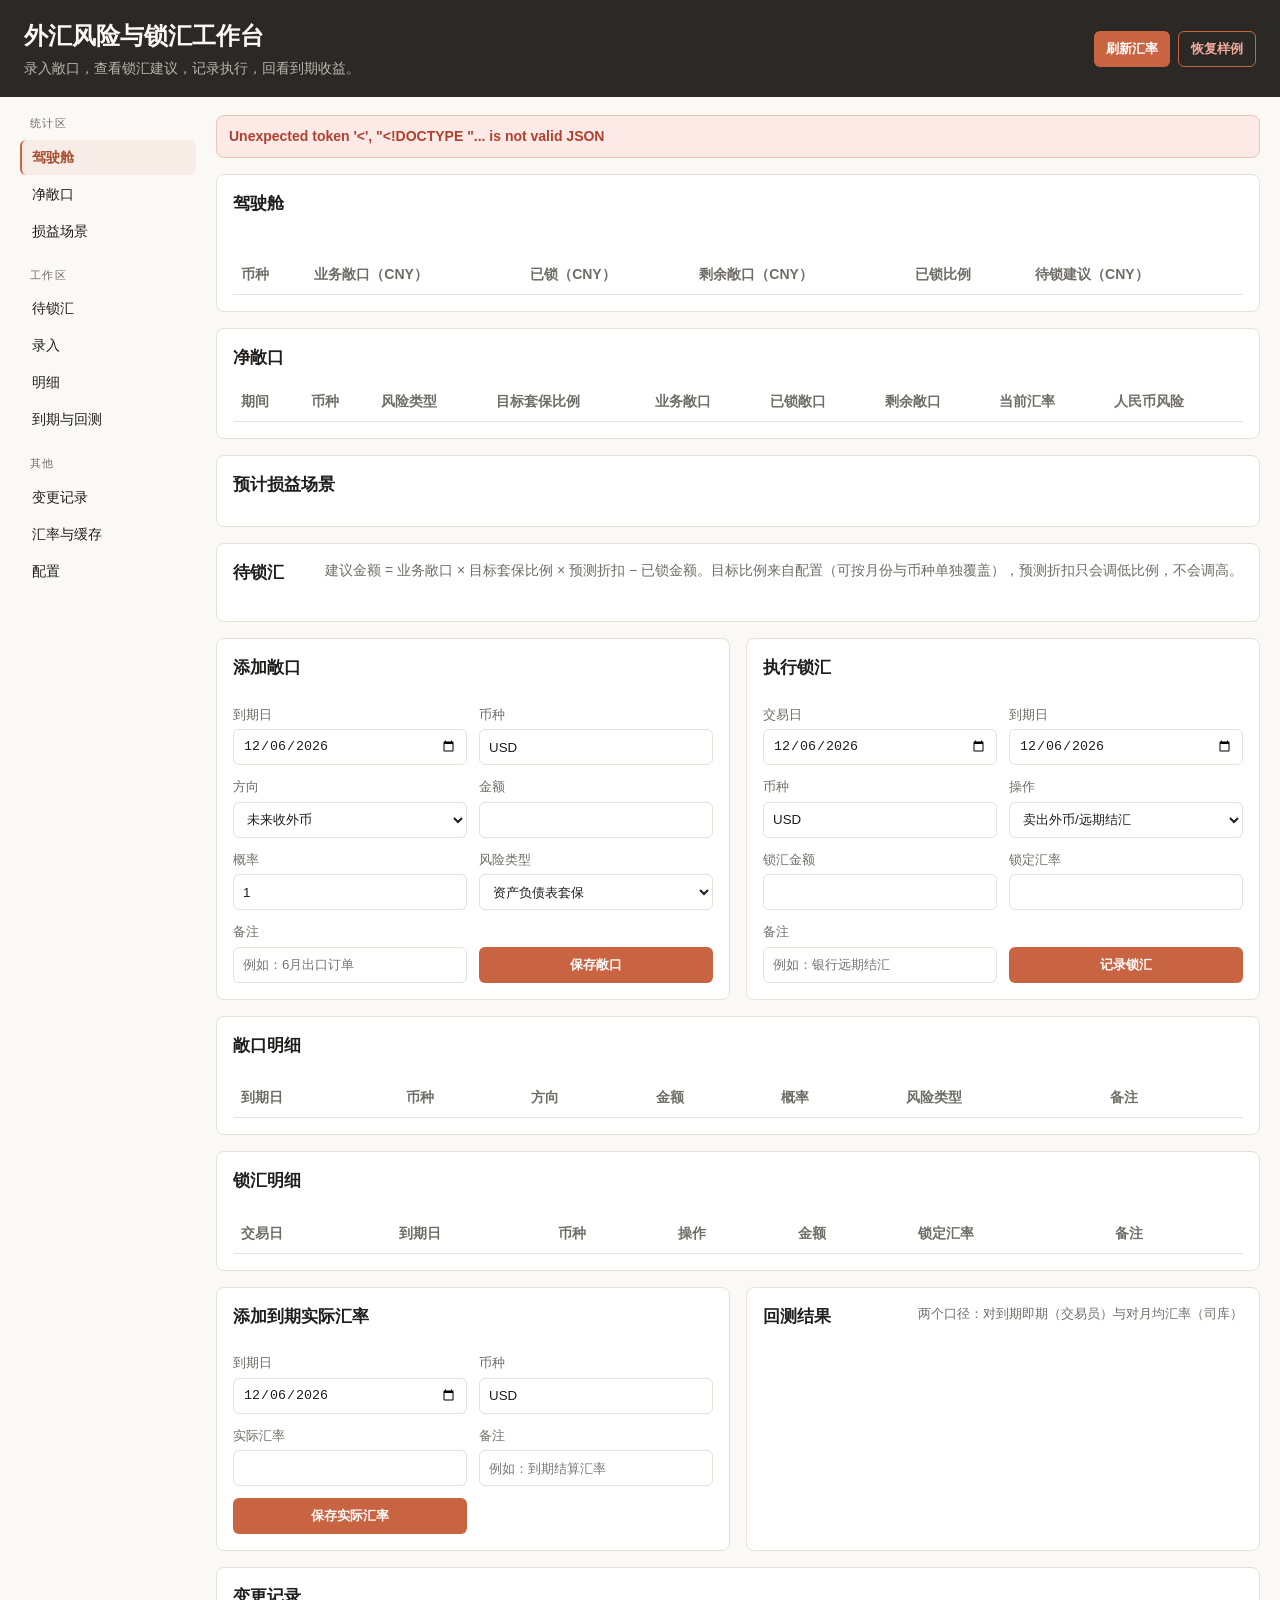
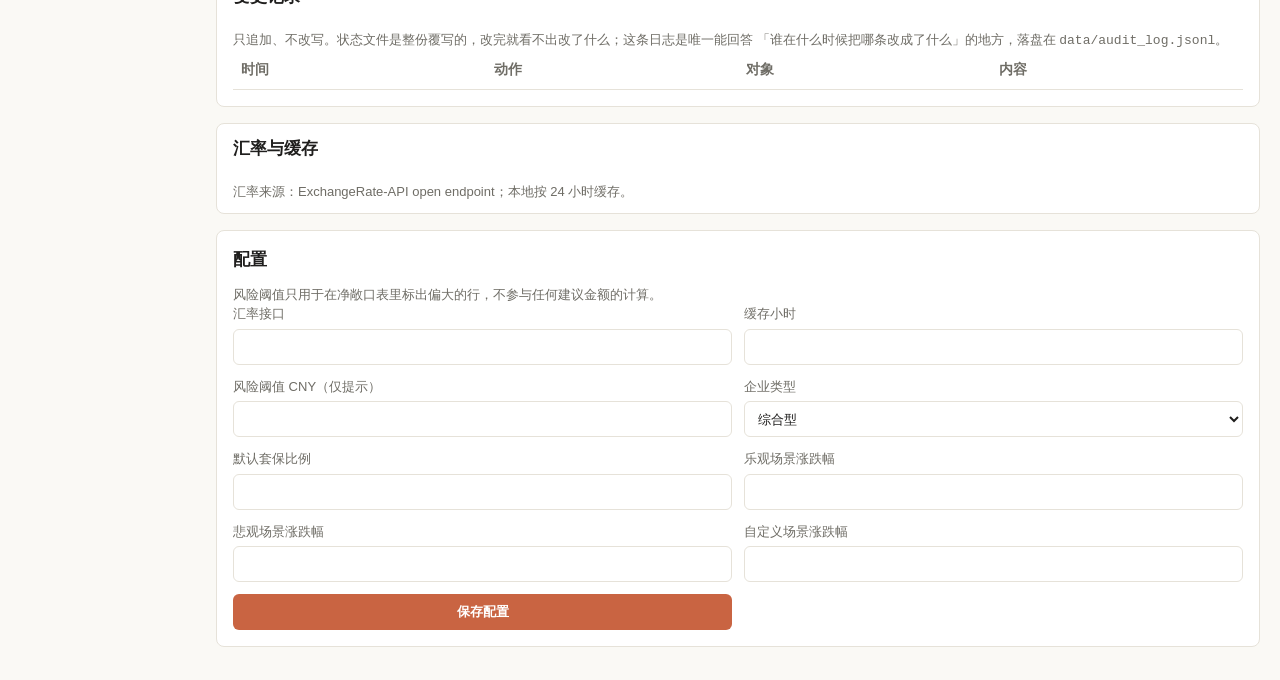
==== commit ee59fe82: "Merge pull request #7 from yalerong/feat/forward-and-benchmark 建模口径：远期价、司库绩效基准、按币种情景" ====
--- a/web/index.html
+++ b/web/index.html
@@ -4,7 +4,7 @@
     <meta charset="utf-8" />
     <meta name="viewport" content="width=device-width, initial-scale=1" />
     <title>外汇风险与锁汇工作台</title>
-    <link rel="stylesheet" href="/web/styles.css?v=9" />
+    <link rel="stylesheet" href="/web/styles.css?v=12" />
   </head>
   <body>
     <header class="topbar">
@@ -35,6 +35,7 @@
         </div>
         <div class="nav-group">
           <span class="nav-title">其他</span>
+          <a href="#audit" data-nav="audit">变更记录</a>
           <a href="#rates" data-nav="rates">汇率与缓存</a>
           <a href="#config" data-nav="config">配置</a>
         </div>
@@ -207,12 +208,39 @@
             <button type="submit">保存实际汇率</button>
           </form>
           <section class="panel">
-            <h2>回测结果</h2>
+            <div class="panel-title">
+              <h2>回测结果</h2>
+              <span class="meta">两个口径：对到期即期（交易员）与对月均汇率（司库）</span>
+            </div>
             <div id="backtestRows" class="list"></div>
           </section>
         </section>
 
         <!-- ==================== 其他 ==================== -->
+        <section id="audit" class="panel">
+          <div class="panel-title">
+            <h2>变更记录</h2>
+            <span class="meta" id="auditScope"></span>
+          </div>
+          <p class="notice">
+            只追加、不改写。状态文件是整份覆写的，改完就看不出改了什么；这条日志是唯一能回答
+            「谁在什么时候把哪条改成了什么」的地方，落盘在 <code>data/audit_log.jsonl</code>。
+          </p>
+          <div class="table-wrap">
+            <table class="detail-table">
+              <thead>
+                <tr>
+                  <th>时间</th>
+                  <th>动作</th>
+                  <th>对象</th>
+                  <th>内容</th>
+                </tr>
+              </thead>
+              <tbody id="auditRows"></tbody>
+            </table>
+          </div>
+        </section>
+
         <section id="rates" class="panel compact-panel">
           <div class="panel-title">
             <h2>汇率与缓存</h2>
@@ -245,6 +273,6 @@
       </main>
     </div>
 
-    <script src="/web/app.js?v=9"></script>
+    <script src="/web/app.js?v=12"></script>
   </body>
 </html>
--- a/web/styles.css
+++ b/web/styles.css
@@ -1,15 +1,96 @@
 :root {
-  color-scheme: light;
-  --bg: #f6f7f9;
+  color-scheme: light dark;
+
+  /* 配色跟 Claude 走：暖调米白底 + 陶土色强调，不是常见的冷灰蓝。
+     语义色刻意避开纯红/纯绿配对——红绿色盲下那组分不开，
+     改用蓝(收) / 琥珀(付) 这种明度也拉开的组合。 */
+  --bg: #faf9f5;
   --panel: #ffffff;
-  --text: #17202a;
-  --muted: #5f6b7a;
-  --line: #d9dee7;
-  --accent: #0f766e;
-  --accent-dark: #115e59;
-  --danger: #b42318;
-  --good: #067647;
-}
+  --panel-2: #f5f3ee;
+  --hover: #f0ede4;
+  --text: #1f1e1d;
+  --muted: #6f6d66;
+  --neutral-text: #46443f;
+  --neutral-soft: #ebe8e0;
+  --neutral-strong: #46443f;
+  --line: #e6e2d9;
+  --line-strong: #d5d0c4;
+  --on-accent: #ffffff;
+
+  --accent: #c96442;
+  --accent-dark: #a94f32;
+  --accent-soft: #f8ece7;
+  --accent-line: #edc9b9;
+
+  --topbar-bg: #2b2926;
+  --topbar-text: #faf9f5;
+  --topbar-muted: #b9b5ab;
+
+  --good: #3f7d67;
+  --good-dark: #2f5f4d;
+  --good-soft: #e8f1ec;
+  --good-line: #b9d5c8;
+
+  --warn: #9a6320;
+  --warn-soft: #f8efdd;
+
+  --danger: #b3402f;
+  --danger-soft: #fbeae6;
+  --danger-line: #eec4b9;
+  --danger-on-dark: #f0a99b;
+  --danger-line-on-dark: #c96442;
+
+  --info: #4a6fa5;
+  --info-dark: #37527a;
+  --info-soft: #e9eef6;
+  --info-line: #c2d1e6;
+}
+
+@media (prefers-color-scheme: dark) {
+  :root {
+    --bg: #1f1e1d;
+    --panel: #262624;
+    --panel-2: #2e2d2a;
+    --hover: #34322e;
+    --text: #f5f4ef;
+    --muted: #a3a099;
+    --neutral-text: #cbc8c1;
+    --neutral-soft: #35332f;
+    --neutral-strong: #cbc8c1;
+    --line: #3a3833;
+    --line-strong: #4a4740;
+    --on-accent: #1f1e1d;
+
+    --accent: #d97757;
+    --accent-dark: #e59578;
+    --accent-soft: #35281f;
+    --accent-line: #56392a;
+
+    --topbar-bg: #171614;
+    --topbar-text: #f5f4ef;
+    --topbar-muted: #97948c;
+
+    --good: #78bda4;
+    --good-dark: #9ed3bf;
+    --good-soft: #1e2f28;
+    --good-line: #35564a;
+
+    --warn: #d2a05c;
+    --warn-soft: #33281a;
+
+    --danger: #e0897a;
+    --danger-soft: #33211d;
+    --danger-line: #5b3229;
+    --danger-on-dark: #f0a99b;
+    --danger-line-on-dark: #c96442;
+
+    --info: #8fadd8;
+    --info-dark: #b3c8e6;
+    --info-soft: #1e2530;
+    --info-line: #37455c;
+  }
+}
+
 
 * {
   box-sizing: border-box;
@@ -30,8 +111,8 @@
   gap: 24px;
   align-items: center;
   padding: 18px 24px;
-  background: #1f2937;
-  color: #ffffff;
+  background: var(--topbar-bg);
+  color: var(--topbar-text);
 }
 
 h1,
@@ -51,7 +132,7 @@
 }
 
 .topbar p {
-  color: #d1d5db;
+  color: var(--topbar-muted);
   margin-top: 4px;
 }
 
@@ -74,25 +155,25 @@
 }
 
 .status-bar {
-  border: 1px solid #b7d7d1;
+  border: 1px solid var(--good-line);
   border-radius: 8px;
-  background: #ecfdf5;
-  color: #075e54;
+  background: var(--good-soft);
+  color: var(--good-dark);
   padding: 10px 12px;
   margin-bottom: 16px;
   font-weight: 600;
 }
 
 .status-bar.error {
-  border-color: #f3b4ae;
-  background: #fff3f1;
+  border-color: var(--danger-line);
+  background: var(--danger-soft);
   color: var(--danger);
 }
 
 .status-bar.busy {
-  border-color: #c7d2fe;
-  background: #eef2ff;
-  color: #3730a3;
+  border-color: var(--info-line);
+  background: var(--info-soft);
+  color: var(--info-dark);
 }
 
 .panel-title {
@@ -143,7 +224,7 @@
   border-radius: 6px;
   padding: 7px 9px;
   color: var(--text);
-  background: #ffffff;
+  background: var(--panel);
 }
 
 button {
@@ -152,7 +233,7 @@
   border-radius: 6px;
   padding: 8px 12px;
   background: var(--accent);
-  color: #ffffff;
+  color: var(--on-accent);
   cursor: pointer;
   font-weight: 600;
 }
@@ -162,20 +243,20 @@
 }
 
 button.secondary {
-  background: #4b5563;
+  background: var(--neutral-strong);
 }
 
 /* Destructive actions get a quieter outline so they read as "handle with care"
    instead of looking like an ordinary button. */
 button.danger-outline {
   background: transparent;
-  color: #fca5a5;
-  border: 1px solid #ef4444;
+  color: var(--danger-on-dark);
+  border: 1px solid var(--danger-line-on-dark);
 }
 
 button.danger-outline:hover {
   background: var(--danger);
-  color: #ffffff;
+  color: var(--on-accent);
 }
 
 .actions {
@@ -206,7 +287,7 @@
   border: 1px solid var(--line);
   border-radius: 8px;
   padding: 12px;
-  background: #fbfcfe;
+  background: var(--panel-2);
 }
 
 .card strong,
@@ -238,18 +319,18 @@
   margin-right: 4px;
 }
 
-.net-in { background: #dbeafe; color: #1d4ed8; }
-.net-out { background: #fef3c7; color: #92400e; }
-.net-flat { background: #e5e7eb; color: #374151; }
+.net-in { background: var(--info-soft); color: var(--info); }
+.net-out { background: var(--warn-soft); color: var(--warn); }
+.net-flat { background: var(--neutral-soft); color: var(--neutral-text); }
 
 .warn-tag {
   display: inline-block;
   padding: 1px 7px;
   border-radius: 6px;
   font-size: 12px;
-  background: #fff3f1;
+  background: var(--danger-soft);
   color: var(--danger);
-  border: 1px solid #f3b4ae;
+  border: 1px solid var(--danger-line);
 }
 
 .table-wrap {
@@ -282,7 +363,7 @@
 .forecast-block {
   margin: 8px 0 10px;
   padding: 8px 10px;
-  background: #f8fafc;
+  background: var(--panel-2);
   border: 1px solid var(--line);
   border-radius: 6px;
   display: flex;
@@ -302,16 +383,16 @@
   border-radius: 999px;
   font-size: 12px;
   line-height: 1.6;
-  background: #e5e7eb;
-  color: #1f2937;
-}
-
-.chip.dir-up { background: #dbeafe; color: #1d4ed8; }
-.chip.dir-down { background: #fef3c7; color: #92400e; }
-.chip.dir-flat { background: #e5e7eb; color: #374151; }
-.chip.tier-support { background: #dcfce7; color: #166534; }
-.chip.tier-caution { background: #fef3c7; color: #92400e; }
-.chip.tier-reject { background: #e5e7eb; color: #6b7280; }
+  background: var(--neutral-soft);
+  color: var(--topbar-bg);
+}
+
+.chip.dir-up { background: var(--info-soft); color: var(--info); }
+.chip.dir-down { background: var(--warn-soft); color: var(--warn); }
+.chip.dir-flat { background: var(--neutral-soft); color: var(--neutral-text); }
+.chip.tier-support { background: var(--good-soft); color: var(--good-dark); }
+.chip.tier-caution { background: var(--warn-soft); color: var(--warn); }
+.chip.tier-reject { background: var(--neutral-soft); color: var(--muted); }
 
 .forecast-spark {
   color: var(--accent);
@@ -342,8 +423,8 @@
 }
 
 .total-item {
-  border-left: 3px solid #0f766e;
-  background: #f3faf8;
+  border-left: 3px solid var(--accent);
+  background: var(--accent-soft);
 }
 
 .total-item .total-cell {
@@ -404,11 +485,11 @@
 }
 
 .sidenav a:hover {
-  background: #eef2f6;
+  background: var(--hover);
 }
 
 .sidenav a.active {
-  background: #e7f2f0;
+  background: var(--accent-soft);
   border-left-color: var(--accent);
   color: var(--accent-dark);
   font-weight: 600;
@@ -423,7 +504,7 @@
   padding: 0 5px;
   border-radius: 9px;
   background: var(--accent);
-  color: #fff;
+  color: var(--on-accent);
   font-size: 11px;
   line-height: 18px;
   text-align: center;
@@ -440,7 +521,7 @@
   border: 1px solid var(--line);
   border-radius: 8px;
   padding: 14px 16px;
-  background: #fbfcfd;
+  background: var(--panel-2);
   display: flex;
   flex-direction: column;
   gap: 6px;
@@ -463,13 +544,13 @@
 }
 
 .kpi-warn {
-  background: #fdf6f4;
-  border-color: #f0d5cd;
+  background: var(--danger-soft);
+  border-color: var(--danger-line);
 }
 
 .kpi-todo {
-  background: #f2f9f7;
-  border-color: #cfe6e0;
+  background: var(--accent-soft);
+  border-color: var(--accent-line);
 }
 
 .bar {
@@ -477,7 +558,7 @@
   width: 54px;
   height: 6px;
   border-radius: 3px;
-  background: #e5e9ef;
+  background: var(--neutral-soft);
   vertical-align: middle;
   overflow: hidden;
 }
@@ -559,11 +640,22 @@
   font-size: 12px;
   background: transparent;
   color: var(--danger);
-  border: 1px solid #e3c2bd;
+  border: 1px solid var(--danger-line);
   border-radius: 5px;
   cursor: pointer;
 }
 
 .row-delete:hover {
-  background: #fdf2f0;
-}
+  background: var(--danger-soft);
+}
+
+.bench-block {
+  margin-top: 10px;
+  padding-top: 10px;
+  border-top: 1px dashed var(--line);
+}
+
+.warn-item {
+  border-left: 3px solid var(--warn);
+  background: var(--warn-soft);
+}
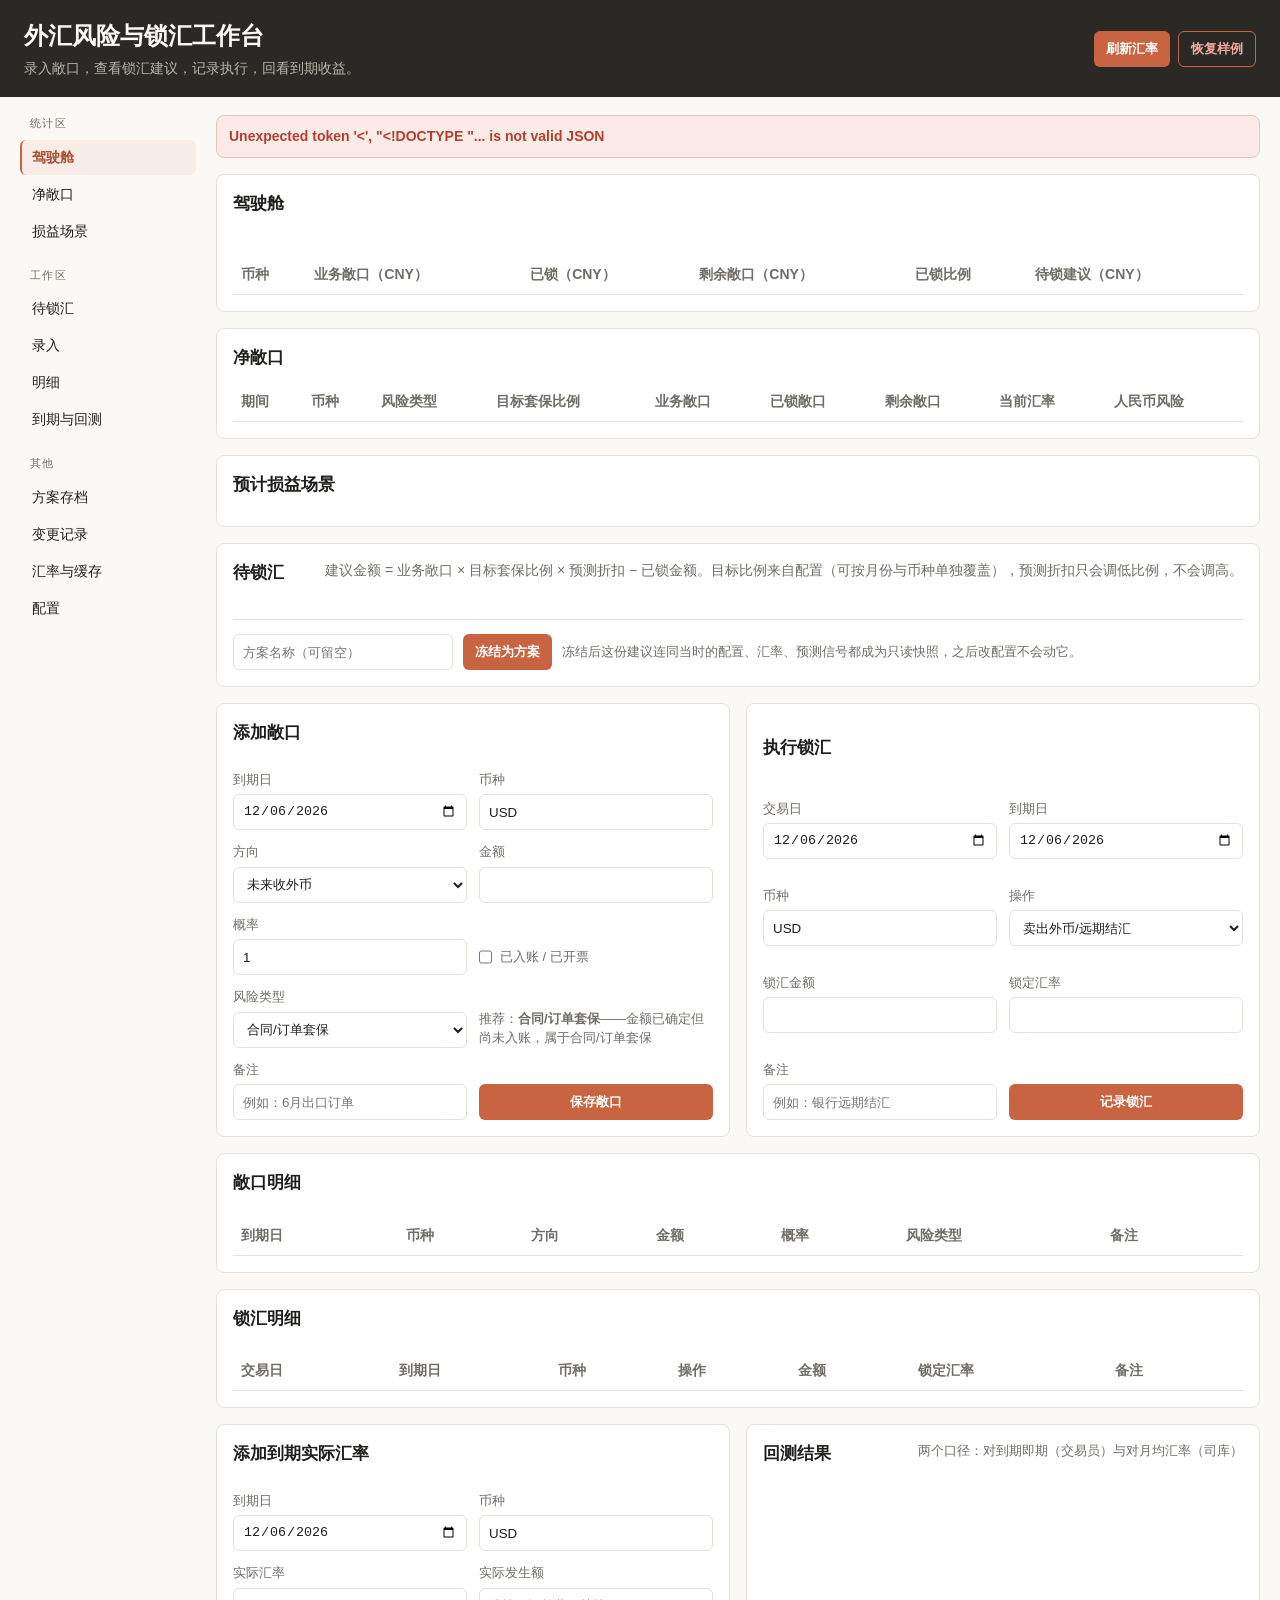
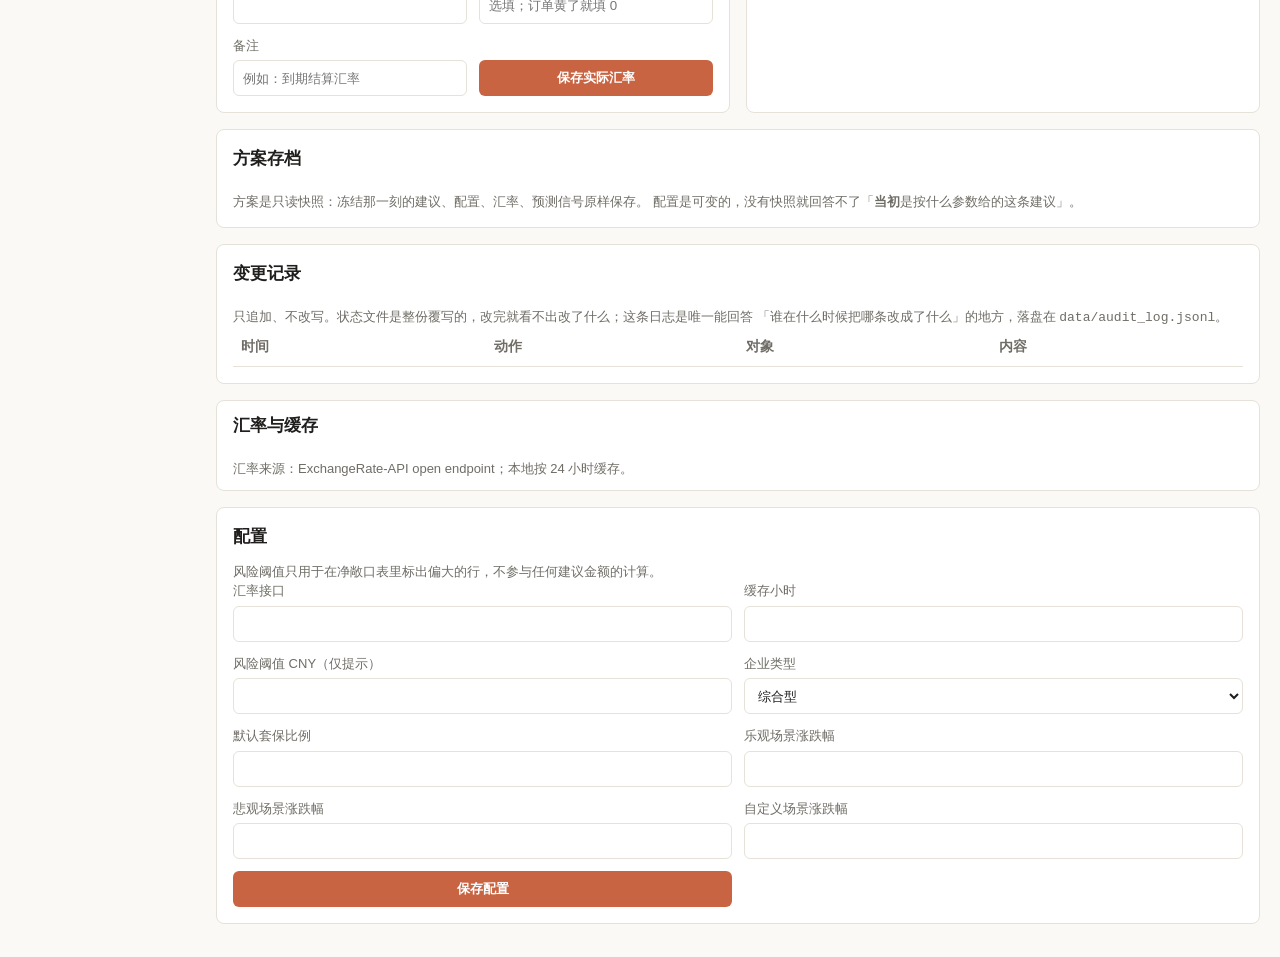
==== commit 9f849904: "从那三份专利里学到的四条，做进来 1. 方案快照不可变（对应 127 从权 3「静态不可变数据，可用于损益计算    与历史回盘」）    配置是可变的，改一次比例历史建议全部重算，回答不了"当初是按" ====
--- a/web/index.html
+++ b/web/index.html
@@ -4,7 +4,7 @@
     <meta charset="utf-8" />
     <meta name="viewport" content="width=device-width, initial-scale=1" />
     <title>外汇风险与锁汇工作台</title>
-    <link rel="stylesheet" href="/web/styles.css?v=12" />
+    <link rel="stylesheet" href="/web/styles.css?v=15" />
   </head>
   <body>
     <header class="topbar">
@@ -35,6 +35,7 @@
         </div>
         <div class="nav-group">
           <span class="nav-title">其他</span>
+          <a href="#plans" data-nav="plans">方案存档</a>
           <a href="#audit" data-nav="audit">变更记录</a>
           <a href="#rates" data-nav="rates">汇率与缓存</a>
           <a href="#config" data-nav="config">配置</a>
@@ -104,7 +105,13 @@
             <h2>待锁汇</h2>
             <p>建议金额 = 业务敞口 × 目标套保比例 × 预测折扣 − 已锁金额。目标比例来自配置（可按月份与币种单独覆盖），预测折扣只会调低比例，不会调高。</p>
           </div>
+          <div id="planDrift"></div>
           <div id="suggestions" class="cards"></div>
+          <div class="plan-actions">
+            <input id="planLabel" type="text" placeholder="方案名称（可留空）" maxlength="40" />
+            <button id="freezePlanBtn" type="button">冻结为方案</button>
+            <span class="meta">冻结后这份建议连同当时的配置、汇率、预测信号都成为只读快照，之后改配置不会动它。</span>
+          </div>
         </section>
 
         <section id="entry" class="grid two">
@@ -120,6 +127,9 @@
             </label>
             <label>金额 <input name="amount" type="number" min="0" step="0.01" required /></label>
             <label>概率 <input name="probability" type="number" min="0" max="1" step="0.01" value="1" /></label>
+            <label class="checkbox-label">
+              <input name="booked" type="checkbox" /> 已入账 / 已开票
+            </label>
             <label>风险类型
               <select name="category">
                 <option value="balance_sheet">资产负债表套保</option>
@@ -127,6 +137,7 @@
                 <option value="order_contract">合同/订单套保</option>
               </select>
             </label>
+            <p class="notice" id="categoryHint"></p>
             <label>备注 <input name="description" placeholder="例如：6月出口订单" /></label>
             <button type="submit">保存敞口</button>
           </form>
@@ -204,6 +215,7 @@
             <label>到期日 <input name="due_date" type="date" required /></label>
             <label>币种 <input name="currency" value="USD" maxlength="3" required /></label>
             <label>实际汇率 <input name="actual_rate" type="number" min="0" step="0.000001" required /></label>
+            <label>实际发生额 <input name="actual_amount" type="number" min="0" step="0.01" placeholder="选填；订单黄了就填 0" /></label>
             <label>备注 <input name="description" placeholder="例如：到期结算汇率" /></label>
             <button type="submit">保存实际汇率</button>
           </form>
@@ -217,6 +229,18 @@
         </section>
 
         <!-- ==================== 其他 ==================== -->
+        <section id="plans" class="panel">
+          <div class="panel-title">
+            <h2>方案存档</h2>
+            <span class="meta" id="plansScope"></span>
+          </div>
+          <p class="notice">
+            方案是只读快照：冻结那一刻的建议、配置、汇率、预测信号原样保存。
+            配置是可变的，没有快照就回答不了「<b>当初</b>是按什么参数给的这条建议」。
+          </p>
+          <div id="planRows" class="list"></div>
+        </section>
+
         <section id="audit" class="panel">
           <div class="panel-title">
             <h2>变更记录</h2>
@@ -273,6 +297,6 @@
       </main>
     </div>
 
-    <script src="/web/app.js?v=12"></script>
+    <script src="/web/app.js?v=15"></script>
   </body>
 </html>
--- a/web/styles.css
+++ b/web/styles.css
@@ -659,3 +659,37 @@
   border-left: 3px solid var(--warn);
   background: var(--warn-soft);
 }
+
+/* ===== 方案存档 / 录入提示 ===== */
+.plan-actions {
+  display: flex;
+  flex-wrap: wrap;
+  align-items: center;
+  gap: 10px;
+  margin-top: 14px;
+  padding-top: 14px;
+  border-top: 1px solid var(--line);
+}
+
+.plan-actions input {
+  flex: 0 1 220px;
+}
+
+.plan-actions .meta {
+  flex: 1 1 260px;
+}
+
+.checkbox-label {
+  display: flex;
+  align-items: center;
+  gap: 8px;
+}
+
+.checkbox-label input {
+  width: auto;
+  margin: 0;
+}
+
+.notice-warn {
+  color: var(--warn);
+}
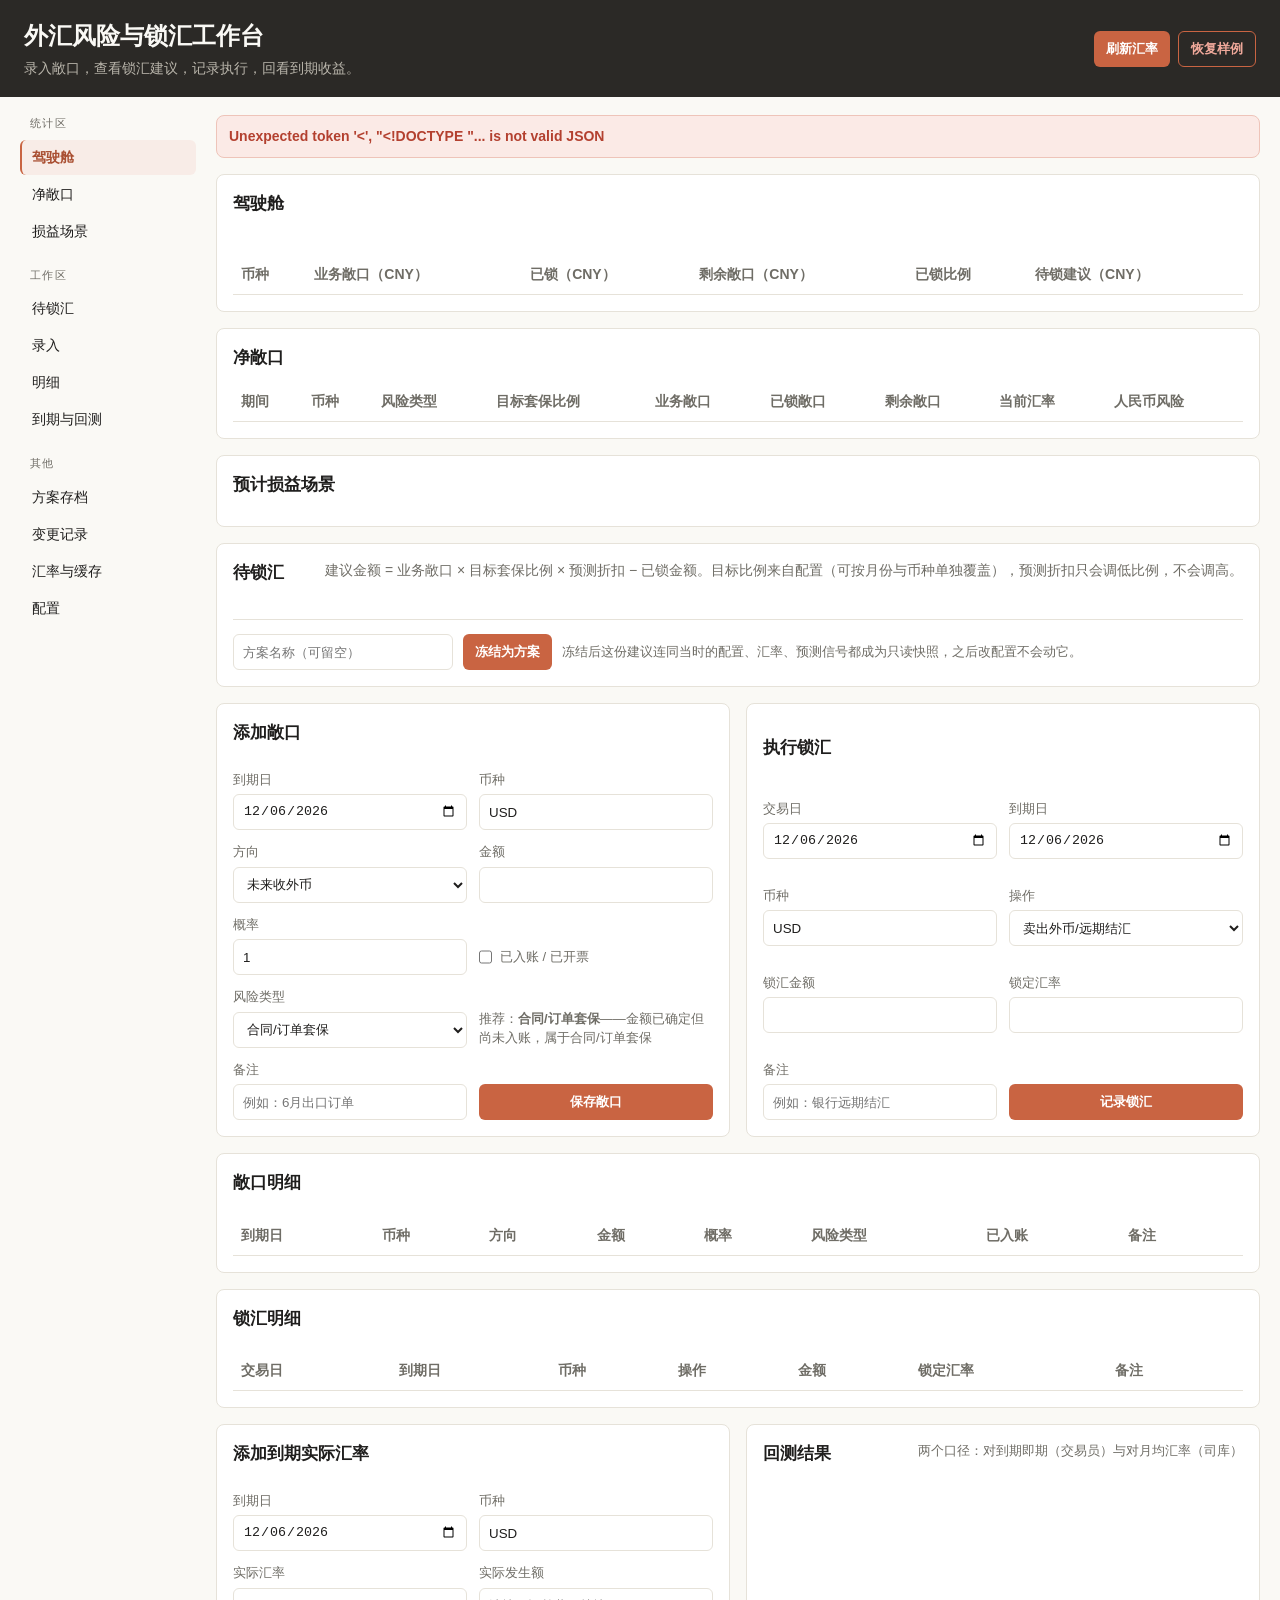
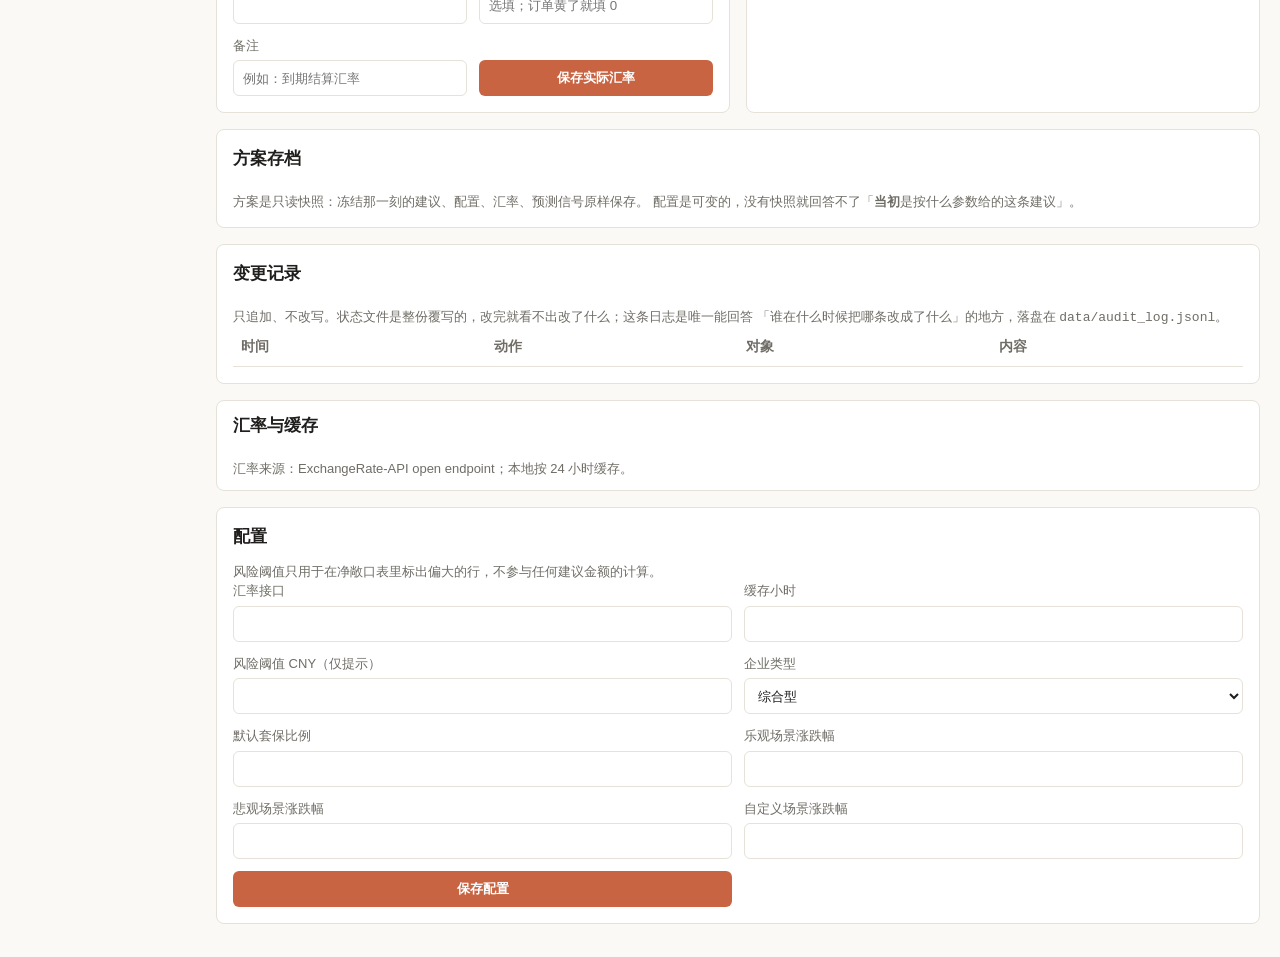
==== commit 9433fcc2: "修两轮 review 的 18 条：Codex 在已合并 PR 上的 9 条 + 本轮自审 9 条 之前只看了自己那轮 review，没看仓库里 Codex 自动 review 留的行内评论， 9 条" ====
--- a/web/index.html
+++ b/web/index.html
@@ -4,7 +4,7 @@
     <meta charset="utf-8" />
     <meta name="viewport" content="width=device-width, initial-scale=1" />
     <title>外汇风险与锁汇工作台</title>
-    <link rel="stylesheet" href="/web/styles.css?v=15" />
+    <link rel="stylesheet" href="/web/styles.css?v=16" />
   </head>
   <body>
     <header class="topbar">
@@ -176,6 +176,7 @@
                     <th>金额</th>
                     <th>概率</th>
                     <th>风险类型</th>
+                    <th>已入账</th>
                     <th>备注</th>
                     <th class="col-action"></th>
                   </tr>
@@ -297,6 +298,6 @@
       </main>
     </div>
 
-    <script src="/web/app.js?v=15"></script>
+    <script src="/web/app.js?v=16"></script>
   </body>
 </html>
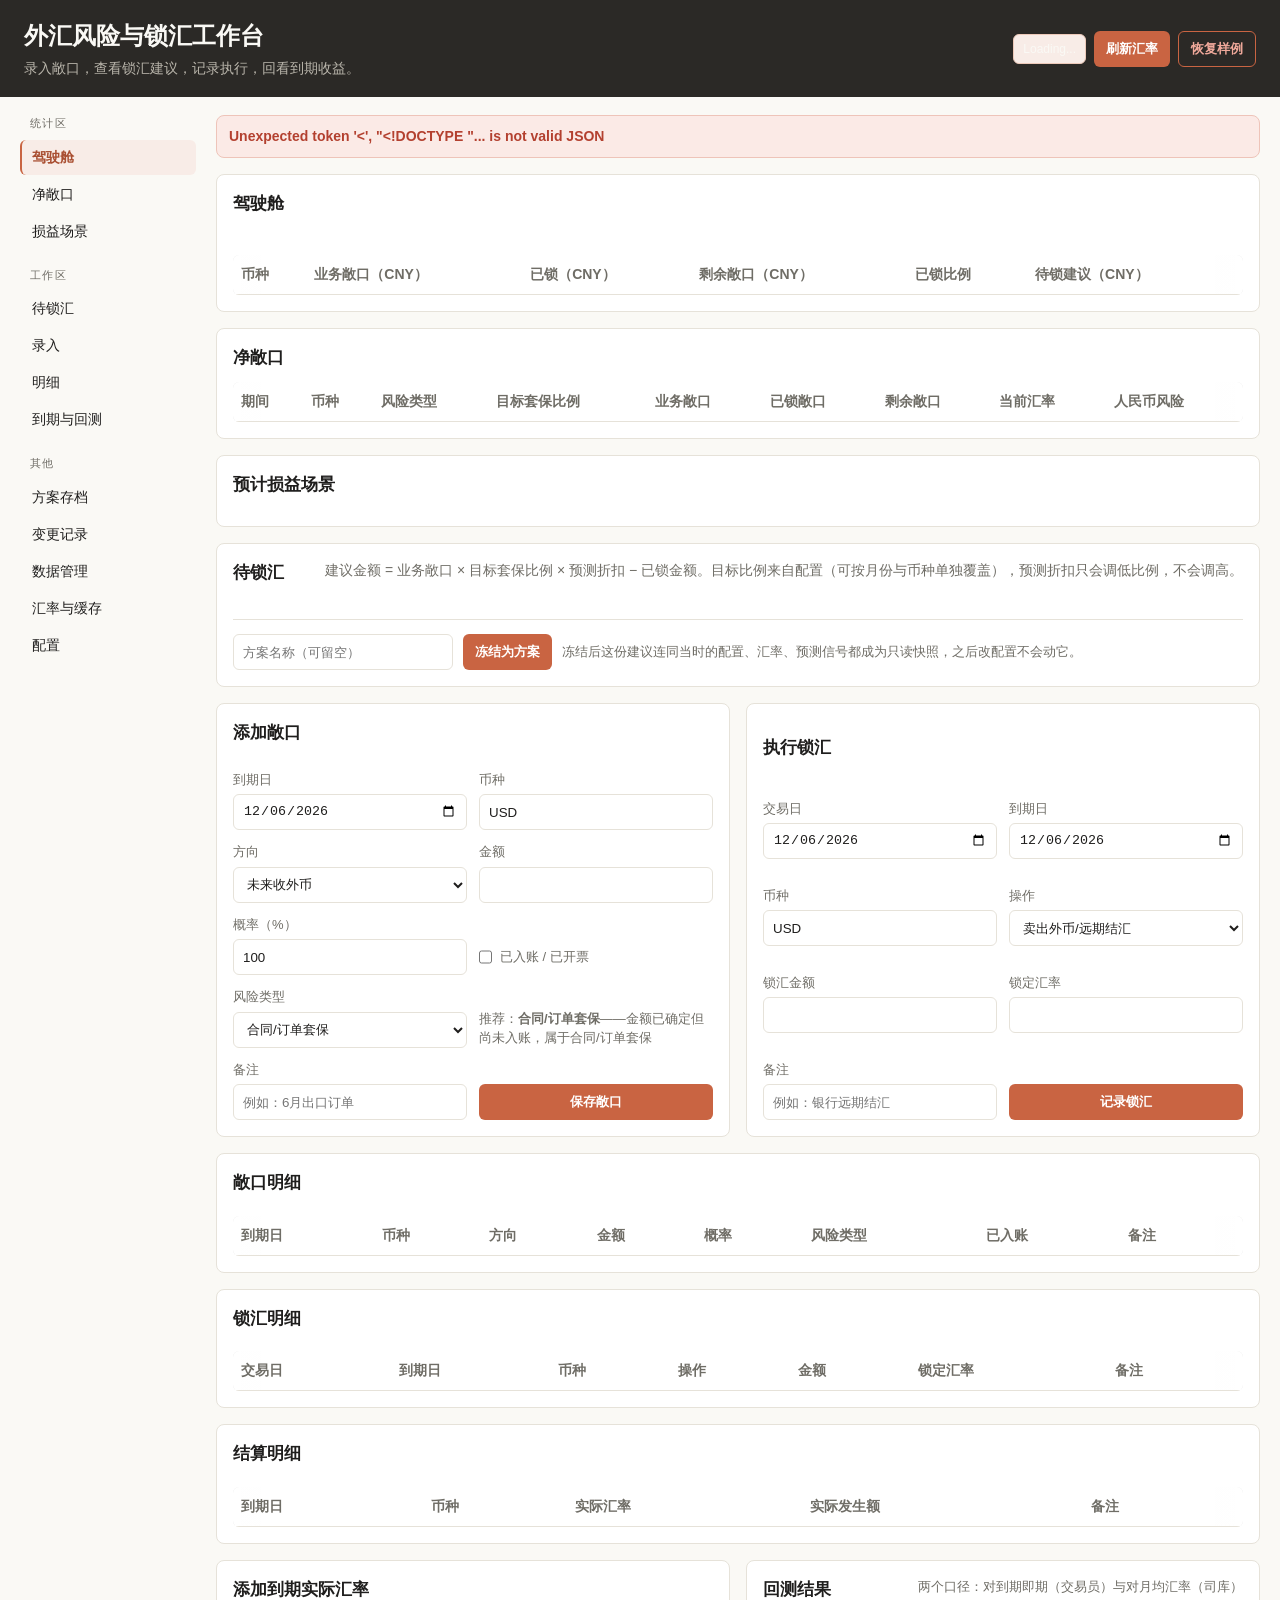
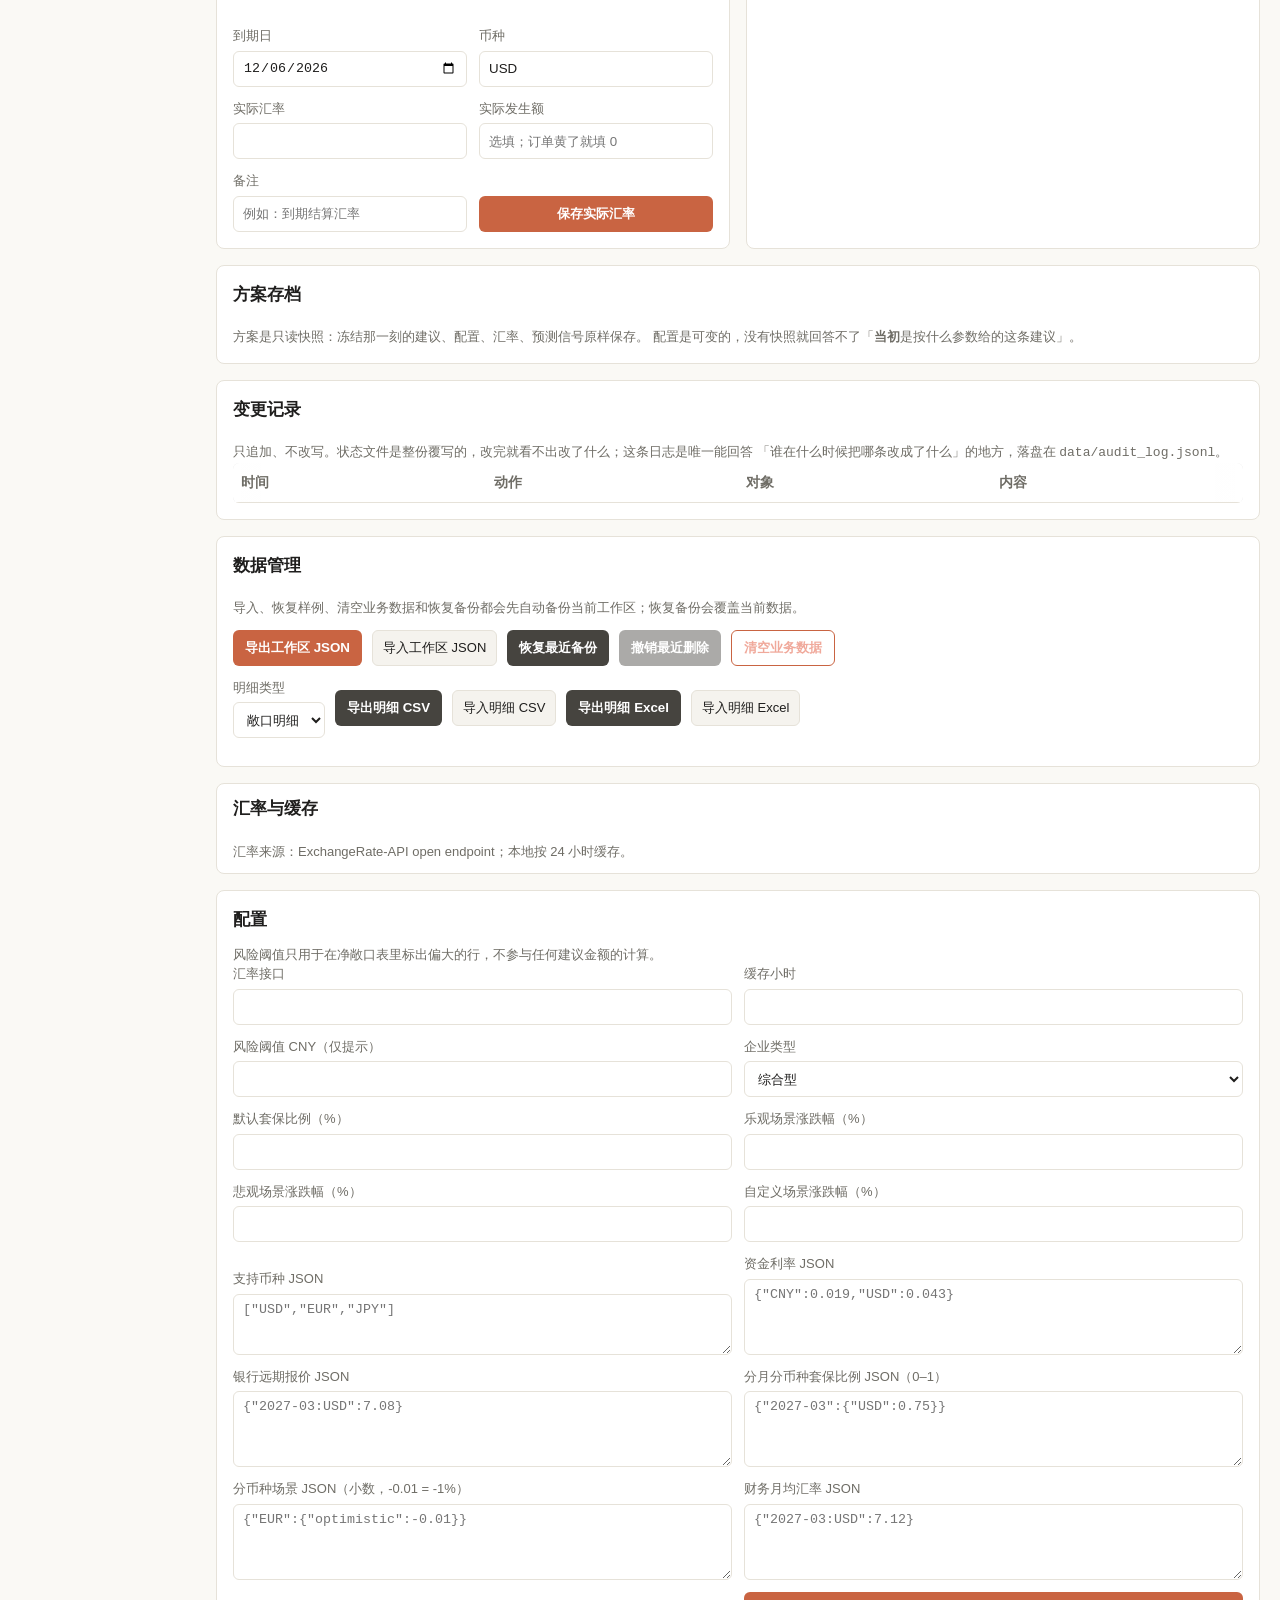
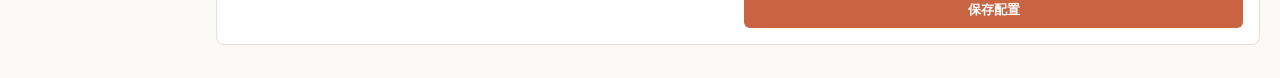
==== commit db9ff5fb: "feat(web): Make local hedging workflows safer to operate Turn the local lab into a recoverable user " ====
--- a/web/index.html
+++ b/web/index.html
@@ -4,7 +4,7 @@
     <meta charset="utf-8" />
     <meta name="viewport" content="width=device-width, initial-scale=1" />
     <title>外汇风险与锁汇工作台</title>
-    <link rel="stylesheet" href="/web/styles.css?v=16" />
+    <link rel="stylesheet" href="/web/styles.css?v=17" />
   </head>
   <body>
     <header class="topbar">
@@ -13,6 +13,7 @@
         <p>录入敞口，查看锁汇建议，记录执行，回看到期收益。</p>
       </div>
       <div class="actions">
+        <span id="workspaceBadge" class="workspace-badge">Loading...</span>
         <button id="refreshRatesBtn" type="button">刷新汇率</button>
         <button id="resetDemoBtn" type="button" class="danger-outline">恢复样例</button>
       </div>
@@ -37,6 +38,7 @@
           <span class="nav-title">其他</span>
           <a href="#plans" data-nav="plans">方案存档</a>
           <a href="#audit" data-nav="audit">变更记录</a>
+          <a href="#dataManagement" data-nav="dataManagement">数据管理</a>
           <a href="#rates" data-nav="rates">汇率与缓存</a>
           <a href="#config" data-nav="config">配置</a>
         </div>
@@ -45,6 +47,17 @@
       <main>
         <section id="statusBar" class="status-bar" role="status">
           Ready
+        </section>
+
+        <section id="setupPanel" class="panel setup-panel" hidden>
+          <div class="panel-title">
+            <h2>首次使用</h2>
+            <p>选择从空白工作区开始，或加载一份样例数据熟悉流程。</p>
+          </div>
+          <div class="actions">
+            <button id="startEmptyBtn" type="button">空白工作区</button>
+            <button id="startSampleBtn" type="button" class="secondary">加载样例</button>
+          </div>
         </section>
 
         <!-- ==================== 统计区 ==================== -->
@@ -125,8 +138,8 @@
                 <option value="payment">未来付外币</option>
               </select>
             </label>
-            <label>金额 <input name="amount" type="number" min="0" step="0.01" required /></label>
-            <label>概率 <input name="probability" type="number" min="0" max="1" step="0.01" value="1" /></label>
+            <label>金额 <input name="amount" type="number" min="0.01" step="0.01" required /></label>
+            <label>概率（%） <input name="probability" type="number" min="1" max="100" step="1" value="100" /></label>
             <label class="checkbox-label">
               <input name="booked" type="checkbox" /> 已入账 / 已开票
             </label>
@@ -153,8 +166,8 @@
                 <option value="buy_foreign">买入外币/远期购汇</option>
               </select>
             </label>
-            <label>锁汇金额 <input name="amount" type="number" min="0" step="0.01" required /></label>
-            <label>锁定汇率 <input name="locked_rate" type="number" min="0" step="0.000001" required /></label>
+            <label>锁汇金额 <input name="amount" type="number" min="0.01" step="0.01" required /></label>
+            <label>锁定汇率 <input name="locked_rate" type="number" min="0.000001" step="0.000001" required /></label>
             <label>备注 <input name="description" placeholder="例如：银行远期结汇" /></label>
             <button type="submit">记录锁汇</button>
           </form>
@@ -204,7 +217,28 @@
                     <th class="col-action"></th>
                   </tr>
                 </thead>
-                <tbody id="hedgeRows"></tbody>
+              <tbody id="hedgeRows"></tbody>
+            </table>
+          </div>
+          </section>
+          <section class="panel">
+            <div class="panel-title">
+              <h2>结算明细</h2>
+              <span class="meta" id="settlementCount"></span>
+            </div>
+            <div class="table-wrap">
+              <table class="detail-table">
+                <thead>
+                  <tr>
+                    <th>到期日</th>
+                    <th>币种</th>
+                    <th>实际汇率</th>
+                    <th>实际发生额</th>
+                    <th>备注</th>
+                    <th class="col-action"></th>
+                  </tr>
+                </thead>
+                <tbody id="settlementRows"></tbody>
               </table>
             </div>
           </section>
@@ -215,7 +249,7 @@
             <h2>添加到期实际汇率</h2>
             <label>到期日 <input name="due_date" type="date" required /></label>
             <label>币种 <input name="currency" value="USD" maxlength="3" required /></label>
-            <label>实际汇率 <input name="actual_rate" type="number" min="0" step="0.000001" required /></label>
+            <label>实际汇率 <input name="actual_rate" type="number" min="0.000001" step="0.000001" required /></label>
             <label>实际发生额 <input name="actual_amount" type="number" min="0" step="0.01" placeholder="选填；订单黄了就填 0" /></label>
             <label>备注 <input name="description" placeholder="例如：到期结算汇率" /></label>
             <button type="submit">保存实际汇率</button>
@@ -266,6 +300,35 @@
           </div>
         </section>
 
+        <section id="dataManagement" class="panel">
+          <div class="panel-title">
+            <h2>数据管理</h2>
+            <span class="meta" id="dataFilePath"></span>
+          </div>
+          <p class="notice">导入、恢复样例、清空业务数据和恢复备份都会先自动备份当前工作区；恢复备份会覆盖当前数据。</p>
+          <div class="data-actions">
+            <button id="exportWorkspaceBtn" type="button">导出工作区 JSON</button>
+            <label class="file-action">导入工作区 JSON <input id="importWorkspaceFile" type="file" accept="application/json,.json" /></label>
+            <button id="restoreLatestBackupBtn" type="button" class="secondary">恢复最近备份</button>
+            <button id="undoDeleteBtn" type="button" class="secondary" disabled>撤销最近删除</button>
+            <button id="clearBusinessBtn" type="button" class="danger-outline">清空业务数据</button>
+          </div>
+          <div class="data-actions data-actions-secondary">
+            <label>明细类型
+              <select id="csvCollectionSelect">
+                <option value="exposures">敞口明细</option>
+                <option value="hedges">锁汇明细</option>
+                <option value="settlements">结算明细</option>
+              </select>
+            </label>
+            <button id="exportCsvBtn" type="button" class="secondary">导出明细 CSV</button>
+            <label class="file-action">导入明细 CSV <input id="importCsvFile" type="file" accept=".csv,text/csv" /></label>
+            <button id="exportXlsxBtn" type="button" class="secondary">导出明细 Excel</button>
+            <label class="file-action">导入明细 Excel <input id="importXlsxFile" type="file" accept=".xlsx,application/vnd.openxmlformats-officedocument.spreadsheetml.sheet" /></label>
+          </div>
+          <p class="notice" id="backupStatus"></p>
+        </section>
+
         <section id="rates" class="panel compact-panel">
           <div class="panel-title">
             <h2>汇率与缓存</h2>
@@ -288,16 +351,23 @@
                 <option value="import">进口型</option>
               </select>
             </label>
-            <label>默认套保比例 <input name="default_hedge_ratio" type="number" min="0" max="1" step="0.05" /></label>
-            <label>乐观场景涨跌幅 <input name="optimistic_shift_pct" type="number" step="0.01" /></label>
-            <label>悲观场景涨跌幅 <input name="pessimistic_shift_pct" type="number" step="0.01" /></label>
-            <label>自定义场景涨跌幅 <input name="custom_scenario_shift_pct" type="number" step="0.01" /></label>
+            <label>默认套保比例（%） <input name="default_hedge_ratio" type="number" min="0" max="100" step="5" /></label>
+            <label>乐观场景涨跌幅（%） <input name="optimistic_shift_pct" type="number" min="-99.99" step="0.1" /></label>
+            <label>悲观场景涨跌幅（%） <input name="pessimistic_shift_pct" type="number" min="-99.99" step="0.1" /></label>
+            <label>自定义场景涨跌幅（%） <input name="custom_scenario_shift_pct" type="number" min="-99.99" step="0.1" /></label>
+            <label>支持币种 JSON <textarea name="supported_currencies" rows="3" data-json-field data-json-type="array" placeholder='["USD","EUR","JPY"]'></textarea></label>
+            <label>资金利率 JSON <textarea name="interest_rates" rows="4" data-json-field placeholder='{"CNY":0.019,"USD":0.043}'></textarea></label>
+            <label>银行远期报价 JSON <textarea name="forward_overrides" rows="4" data-json-field placeholder='{"2027-03:USD":7.08}'></textarea></label>
+            <label>分月分币种套保比例 JSON（0–1） <textarea name="month_currency_hedge_ratios" rows="4" data-json-field placeholder='{"2027-03":{"USD":0.75}}'></textarea></label>
+            <label>分币种场景 JSON（小数，-0.01 = -1%） <textarea name="scenario_shifts" rows="4" data-json-field placeholder='{"EUR":{"optimistic":-0.01}}'></textarea></label>
+            <label>财务月均汇率 JSON <textarea name="monthly_average_rates" rows="4" data-json-field placeholder='{"2027-03:USD":7.12}'></textarea></label>
+            <p id="configJsonError" class="notice notice-warn" role="alert"></p>
             <button type="submit">保存配置</button>
           </form>
         </section>
       </main>
     </div>
 
-    <script src="/web/app.js?v=16"></script>
+    <script src="/web/app.js?v=17"></script>
   </body>
 </html>
--- a/web/styles.css
+++ b/web/styles.css
@@ -217,7 +217,8 @@
 }
 
 input,
-select {
+select,
+textarea {
   width: 100%;
   min-height: 36px;
   border: 1px solid var(--line);
@@ -225,6 +226,20 @@
   padding: 7px 9px;
   color: var(--text);
   background: var(--panel);
+}
+
+textarea {
+  resize: vertical;
+  font-family: Consolas, "Courier New", monospace;
+}
+
+input:focus,
+select:focus,
+textarea:focus,
+button:focus-visible,
+.sidenav a:focus-visible {
+  outline: 2px solid var(--info);
+  outline-offset: 2px;
 }
 
 button {
@@ -242,6 +257,15 @@
   background: var(--accent-dark);
 }
 
+button:disabled {
+  opacity: 0.45;
+  cursor: not-allowed;
+}
+
+button:disabled:hover {
+  background: var(--accent);
+}
+
 button.secondary {
   background: var(--neutral-strong);
 }
@@ -263,6 +287,20 @@
   display: flex;
   gap: 8px;
   flex-wrap: wrap;
+  align-items: center;
+}
+
+.workspace-badge {
+  max-width: 460px;
+  padding: 5px 9px;
+  border: 1px solid var(--accent-line);
+  border-radius: 6px;
+  background: var(--accent-soft);
+  color: var(--topbar-text);
+  font-size: 12px;
+  overflow: hidden;
+  text-overflow: ellipsis;
+  white-space: nowrap;
 }
 
 .notice,
@@ -335,6 +373,15 @@
 
 .table-wrap {
   overflow-x: auto;
+  border-radius: 6px;
+  background:
+    linear-gradient(90deg, var(--panel) 30%, transparent),
+    linear-gradient(270deg, var(--panel) 30%, transparent) 100% 0,
+    linear-gradient(90deg, rgba(0, 0, 0, 0.12), transparent),
+    linear-gradient(270deg, rgba(0, 0, 0, 0.12), transparent) 100% 0;
+  background-repeat: no-repeat;
+  background-size: 28px 100%, 28px 100%, 12px 100%, 12px 100%;
+  background-attachment: local, local, scroll, scroll;
 }
 
 table {
@@ -419,6 +466,17 @@
 
   .actions {
     margin-top: 12px;
+  }
+
+  .topbar .actions {
+    width: 100%;
+    min-width: 0;
+  }
+
+  .topbar .workspace-badge {
+    flex: 1 1 100%;
+    max-width: 100%;
+    min-width: 0;
   }
 }
 
@@ -645,6 +703,21 @@
   cursor: pointer;
 }
 
+.row-edit,
+.row-copy {
+  padding: 3px 10px;
+  font-size: 12px;
+  background: transparent;
+  color: var(--info);
+  border: 1px solid var(--info-line);
+  border-radius: 5px;
+}
+
+.row-edit:hover,
+.row-copy:hover {
+  background: var(--info-soft);
+}
+
 .row-delete:hover {
   background: var(--danger-soft);
 }
@@ -693,3 +766,32 @@
 .notice-warn {
   color: var(--warn);
 }
+
+.setup-panel {
+  border-left: 3px solid var(--accent);
+}
+
+.data-actions {
+  display: flex;
+  flex-wrap: wrap;
+  gap: 10px;
+  align-items: center;
+  margin: 12px 0;
+}
+
+.file-action {
+  display: inline-flex;
+  width: auto;
+  min-height: 36px;
+  align-items: center;
+  padding: 7px 10px;
+  border: 1px solid var(--line);
+  border-radius: 6px;
+  color: var(--text);
+  background: var(--panel-2);
+  cursor: pointer;
+}
+
+.file-action input {
+  display: none;
+}
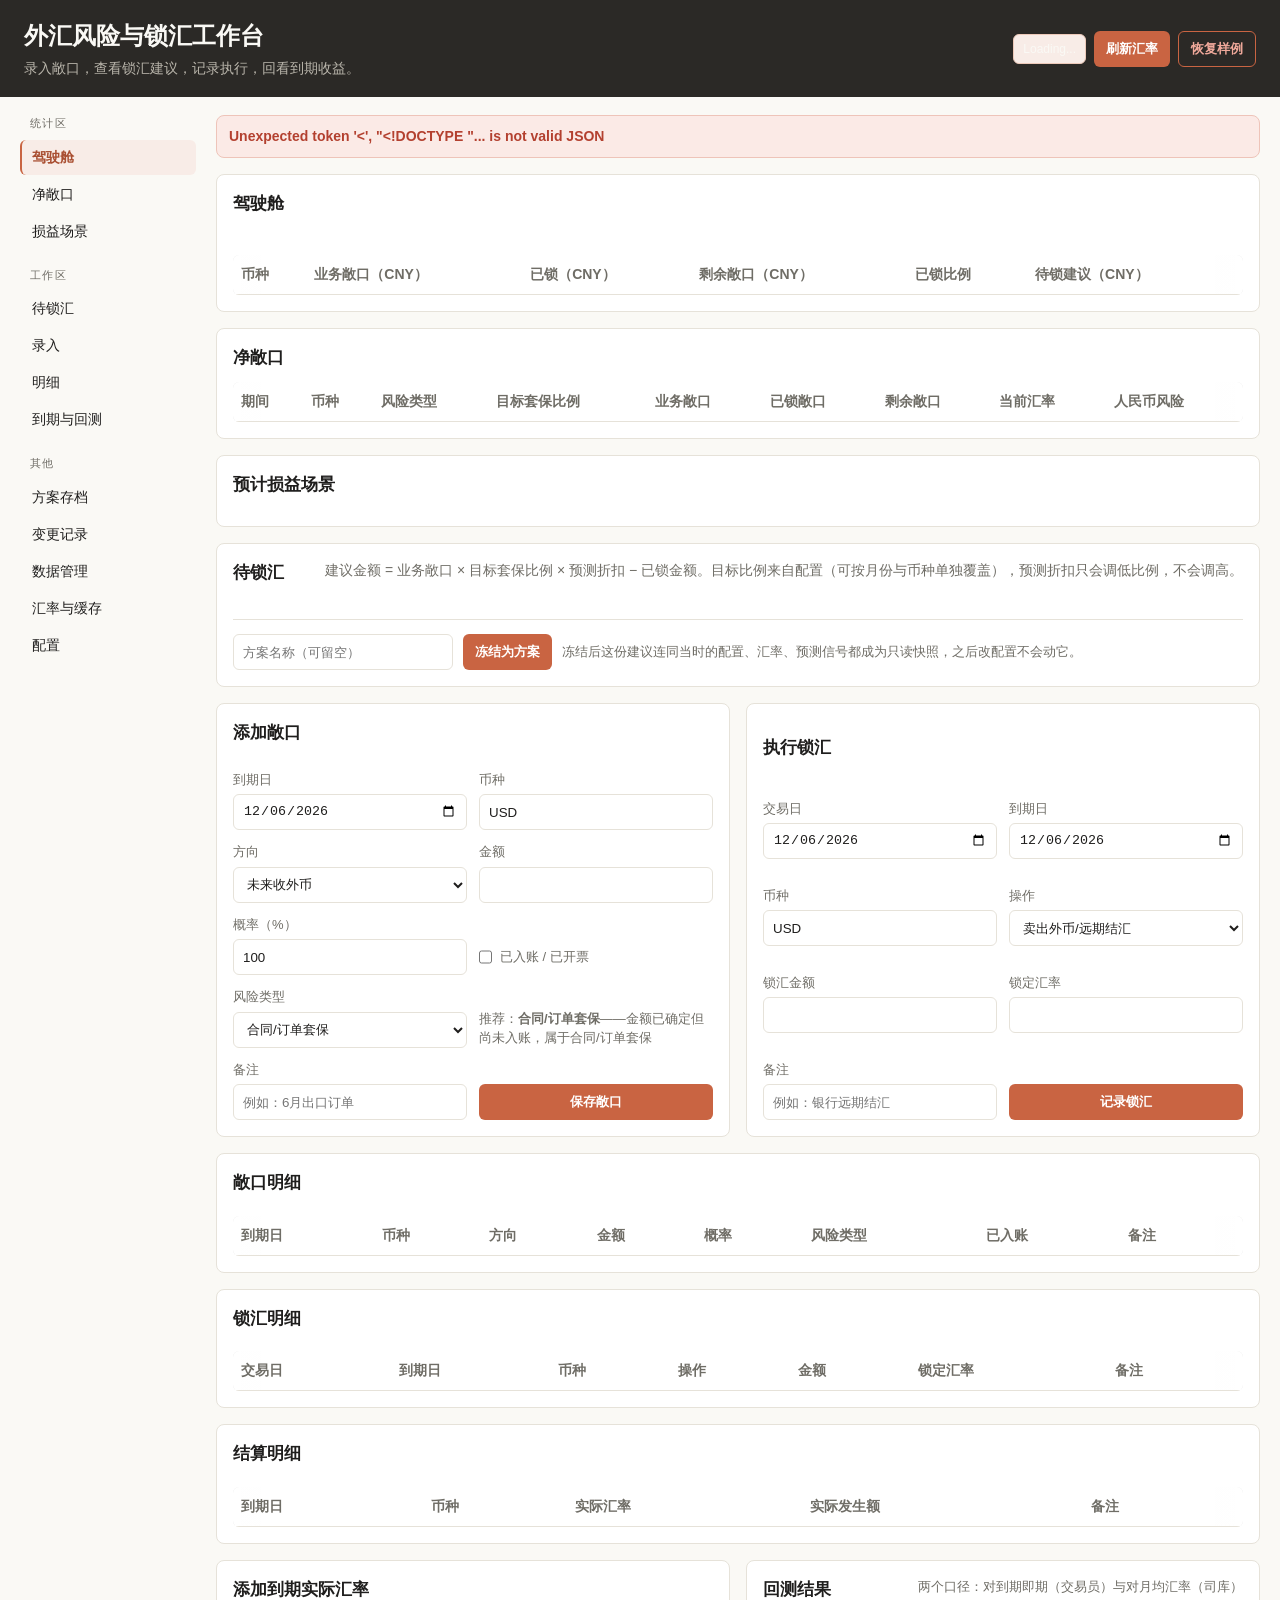
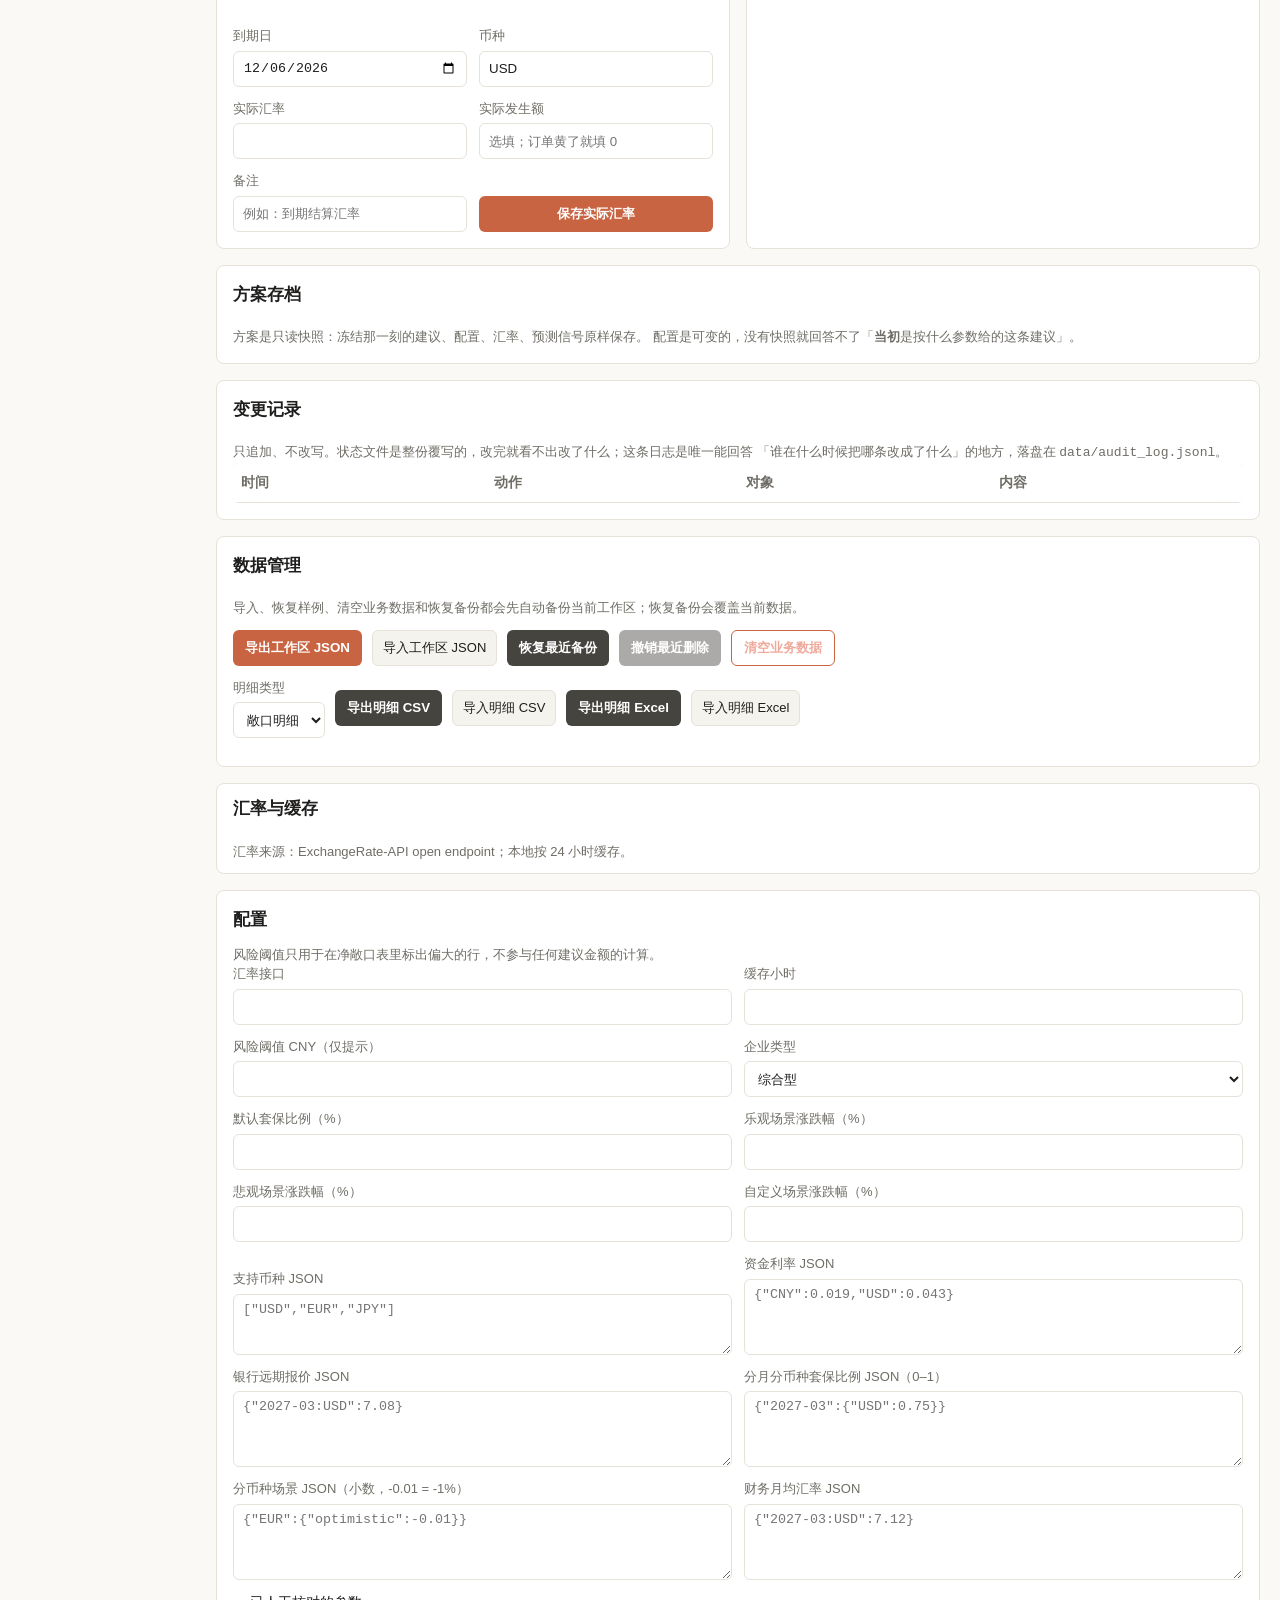
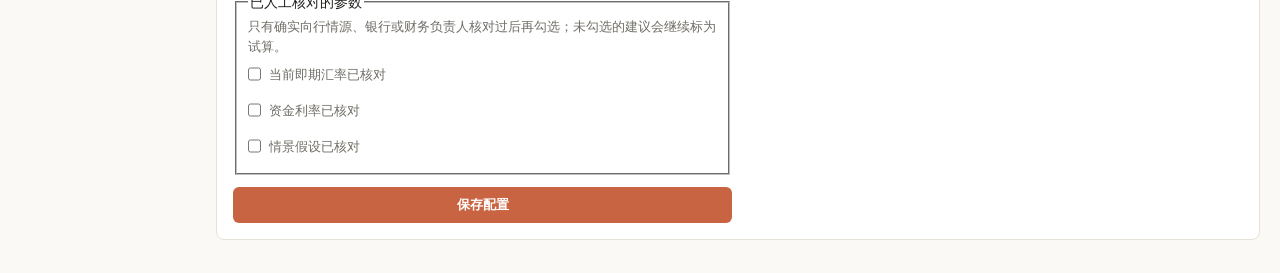
==== commit 98e7490d: "fix(workspace): Prevent reviewed user data corruption Close every Codex review finding that could re" ====
--- a/web/index.html
+++ b/web/index.html
@@ -361,6 +361,13 @@
             <label>分月分币种套保比例 JSON（0–1） <textarea name="month_currency_hedge_ratios" rows="4" data-json-field placeholder='{"2027-03":{"USD":0.75}}'></textarea></label>
             <label>分币种场景 JSON（小数，-0.01 = -1%） <textarea name="scenario_shifts" rows="4" data-json-field placeholder='{"EUR":{"optimistic":-0.01}}'></textarea></label>
             <label>财务月均汇率 JSON <textarea name="monthly_average_rates" rows="4" data-json-field placeholder='{"2027-03:USD":7.12}'></textarea></label>
+            <fieldset>
+              <legend>已人工核对的参数</legend>
+              <p class="notice">只有确实向行情源、银行或财务负责人核对过后再勾选；未勾选的建议会继续标为试算。</p>
+              <label class="checkbox-label"><input name="confirmed_parameters" value="rates" type="checkbox" data-confirmed-key="rates" /> 当前即期汇率已核对</label>
+              <label class="checkbox-label"><input name="confirmed_parameters" value="interest_rates" type="checkbox" data-confirmed-key="interest_rates" /> 资金利率已核对</label>
+              <label class="checkbox-label"><input name="confirmed_parameters" value="scenario_shifts" type="checkbox" data-confirmed-key="scenario_shifts" /> 情景假设已核对</label>
+            </fieldset>
             <p id="configJsonError" class="notice notice-warn" role="alert"></p>
             <button type="submit">保存配置</button>
           </form>
